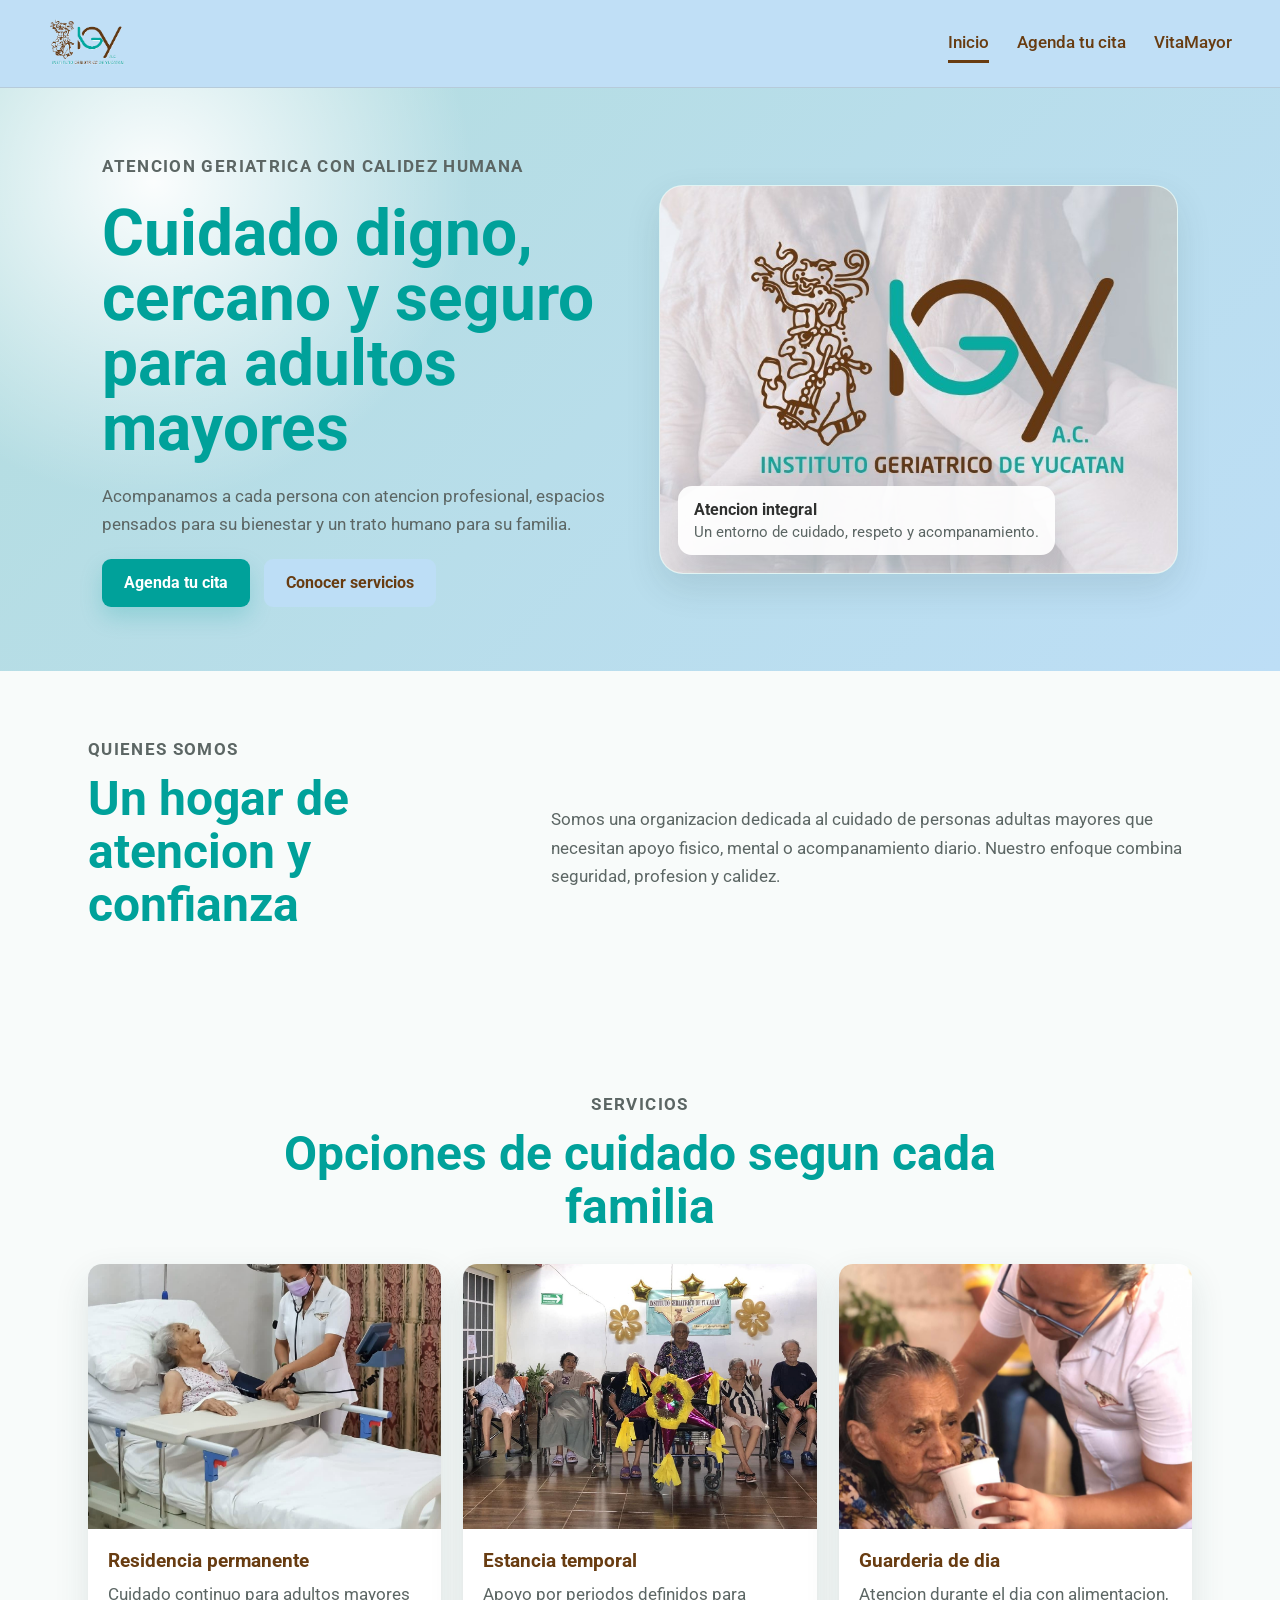
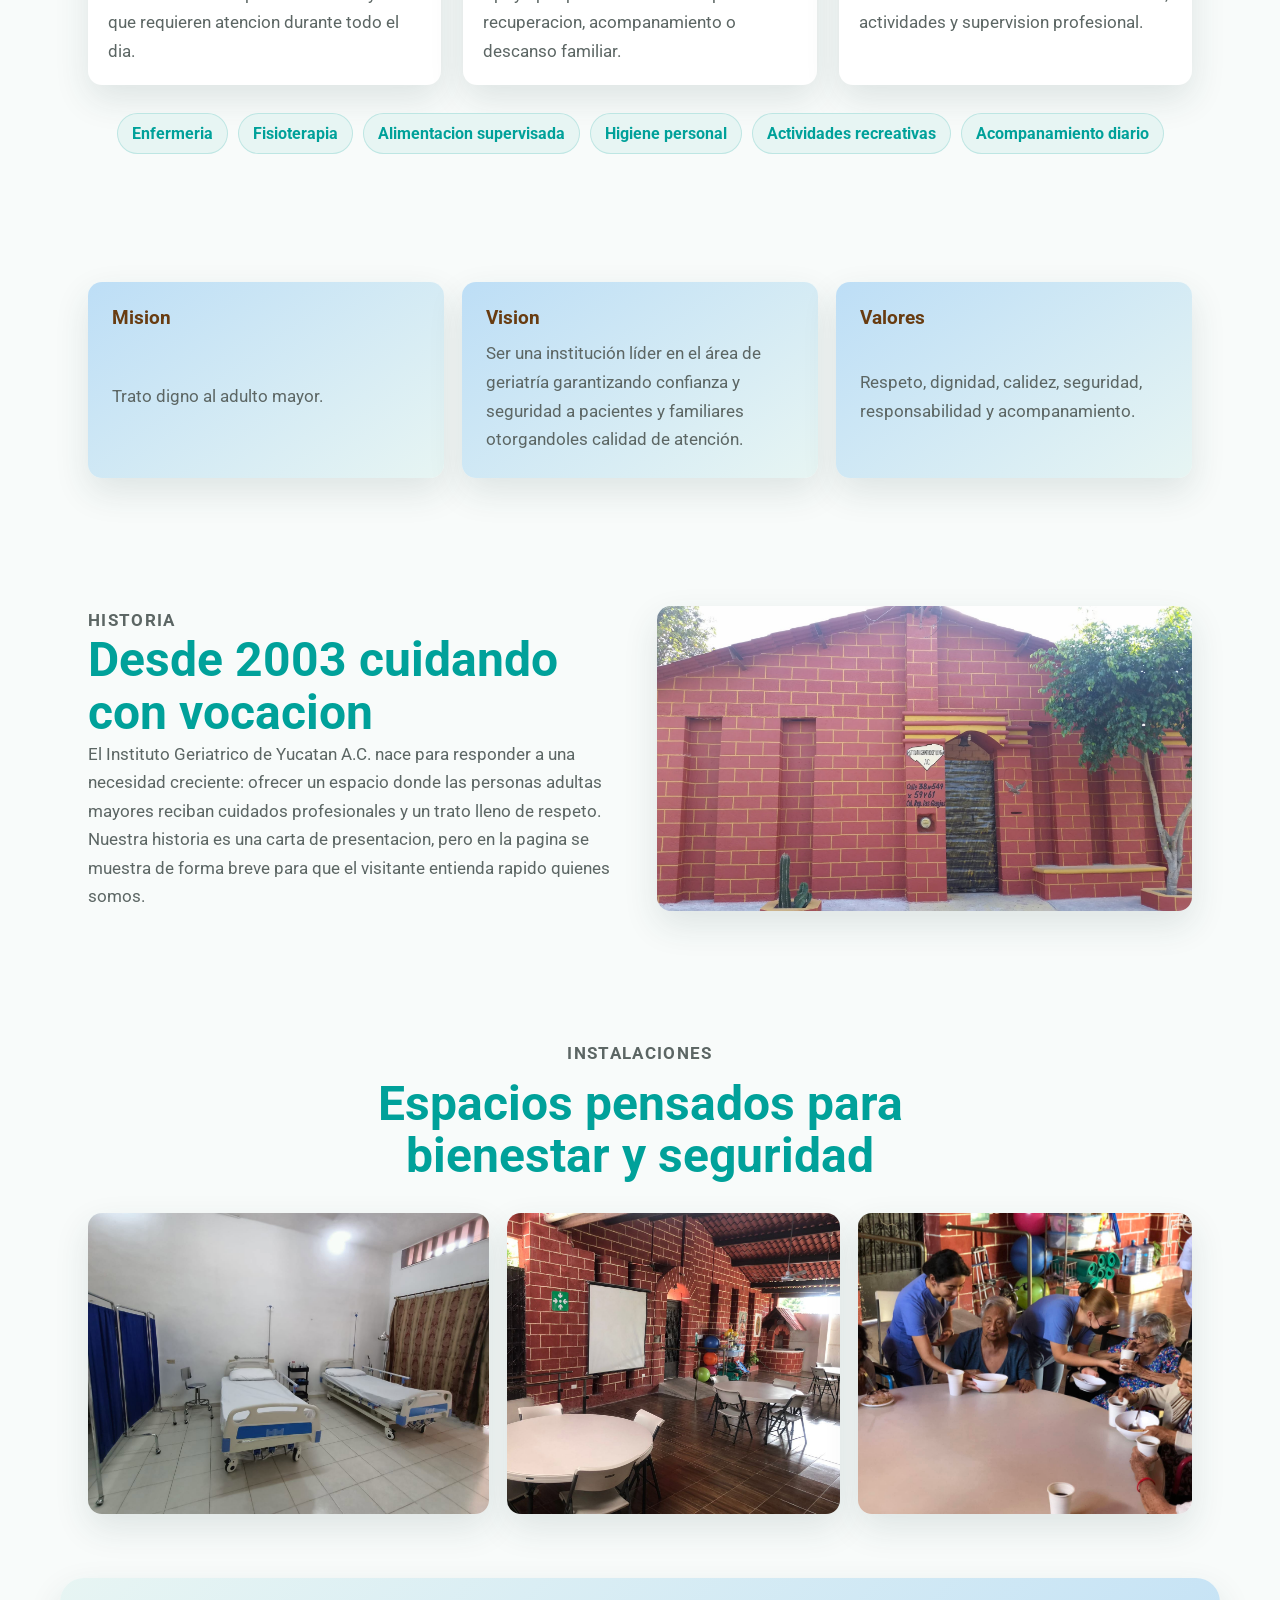
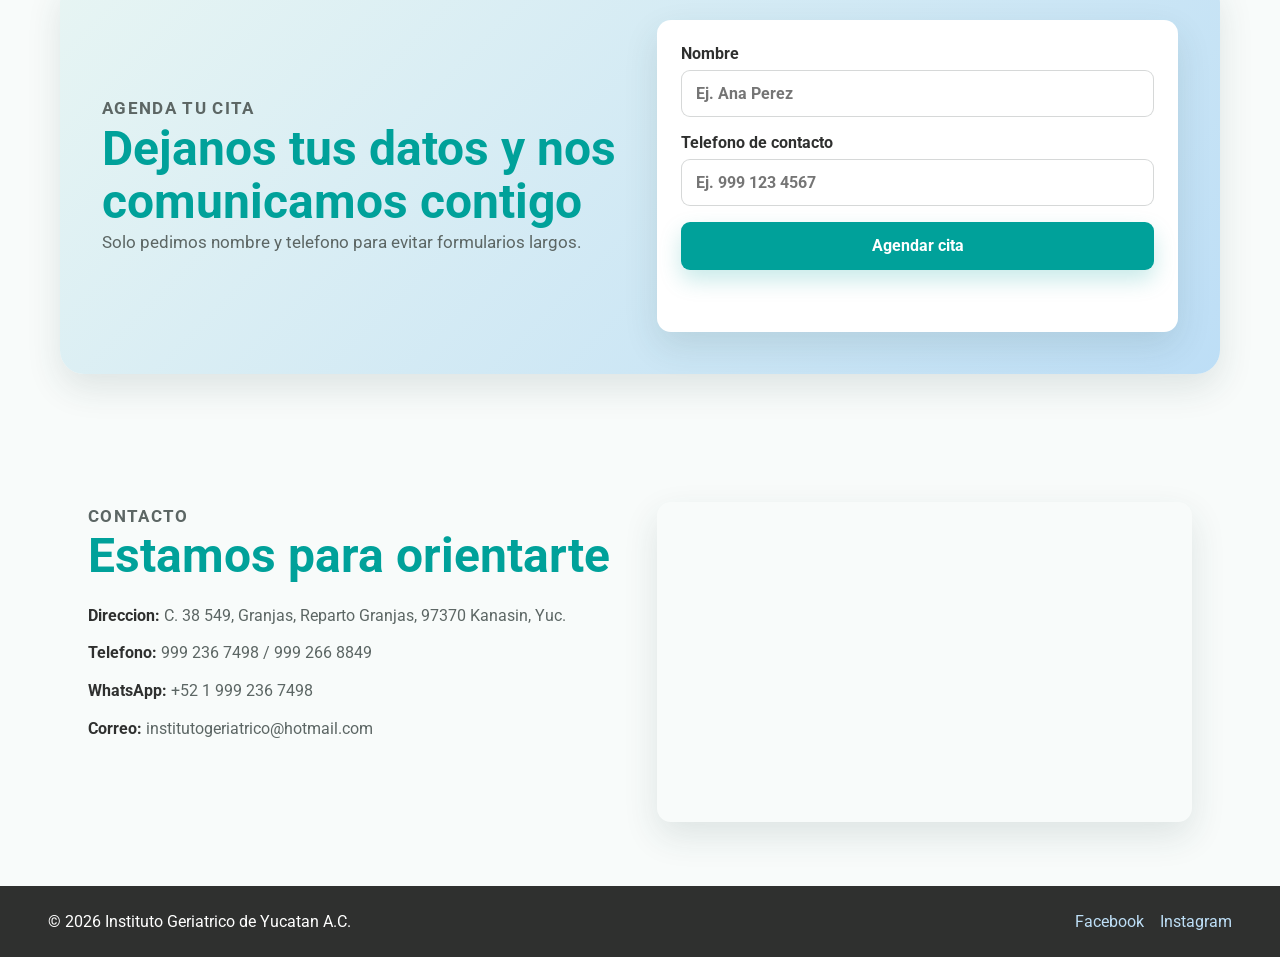
==== index.html @ 47db1faa "Add files via upload" ====
<!DOCTYPE html>
<html lang="es">

<head>
    <meta charset="UTF-8">
    <meta name="viewport" content="width=device-width, initial-scale=1.0">
    <title>Instituto Geriatrico de Yucatan - Inicio</title>
    <link rel="stylesheet" href="css/styles.css">
</head>

<body>
    <!-- HEADER: navegacion principal del sitio institucional -->
    <header class="site-header">
        <a class="brand" href="index.html" aria-label="Inicio IGY">
            <img src="img/Logos/LogPage.png" alt="Logo Instituto Geriatrico de Yucatan" class="brand-logo">
        </a>

        <nav class="main-nav" aria-label="Navegacion principal">
            <a href="index.html" class="active">Inicio</a>
            <a href="agenda.html">Agenda tu cita</a>
            <a href="https://vitamayor-demo.local" target="_blank" rel="noreferrer">VitaMayor</a>
        </nav>
    </header>

    <main>
        <!-- HERO: primera impresion visual para prospectos -->
        <section class="hero-section" id="inicio">
            <div class="hero-copy">
                <p class="eyebrow">Atencion geriatrica con calidez humana</p>
                <h1>Cuidado digno, cercano y seguro para adultos mayores</h1>
                <p>
                    Acompanamos a cada persona con atencion profesional, espacios pensados para su bienestar
                    y un trato humano para su familia.
                </p>
                <div class="hero-actions">
                    <a class="btn btn-primary" href="agenda.html">Agenda tu cita</a>
                    <a class="btn btn-secondary" href="#servicios">Conocer servicios</a>
                </div>
            </div>

            <div class="hero-media" aria-label="Galeria principal IGY">
                <img src="img/Logos/LogoManitas.jpg" alt="Equipo del Instituto Geriatrico de Yucatan"
                    class="hero-photo">
                <div class="hero-media-caption">
                    <strong>Atencion integral</strong>
                    <span>Un entorno de cuidado, respeto y acompanamiento.</span>
                </div>
            </div>
        </section>

        <!-- QUIENES SOMOS: resumen rapido de presentacion -->
        <section class="section-block intro-grid">
            <div class="section-heading">
                <p class="eyebrow">Quienes somos</p>
                <h2>Un hogar de atencion y confianza</h2>
            </div>
            <p>
                Somos una organizacion dedicada al cuidado de personas adultas mayores que necesitan apoyo
                fisico, mental o acompanamiento diario. Nuestro enfoque combina seguridad, profesion y calidez.
            </p>
        </section>

        <!-- SERVICIOS: tarjetas sintetizadas y faciles de leer -->
        <section class="section-block" id="servicios">
            <div class="section-heading center">
                <p class="eyebrow">Servicios</p>
                <h2>Opciones de cuidado segun cada familia</h2>
            </div>

            <div class="service-grid">
                <article class="service-card">
                    <img src="img/Img_nosotros/ServiciosF1.jpg" alt="Residencia permanente">
                    <div>
                        <h3>Residencia permanente</h3>
                        <p>Cuidado continuo para adultos mayores que requieren atencion durante todo el dia.</p>
                    </div>
                </article>
                <article class="service-card">
                    <img src="img/Img_nosotros/ServiciosF2.jpg" alt="Estancia temporal">
                    <div>
                        <h3>Estancia temporal</h3>
                        <p>Apoyo por periodos definidos para recuperacion, acompanamiento o descanso familiar.</p>
                    </div>
                </article>
                <article class="service-card">
                    <img src="img/Img_nosotros/ServiciosF3.jpg" alt="Actividades y convivencia">
                    <div>
                        <h3>Guarderia de dia</h3>
                        <p>Atencion durante el dia con alimentacion, actividades y supervision profesional.</p>
                    </div>
                </article>
            </div>

            <div class="care-list">
                <span>Enfermeria</span>
                <span>Fisioterapia</span>
                <span>Alimentacion supervisada</span>
                <span>Higiene personal</span>
                <span>Actividades recreativas</span>
                <span>Acompanamiento diario</span>
            </div>
        </section>

        <!-- MISION VISION VALORES: identidad institucional resumida -->
        <section class="section-block identity-band">
            <article>
                <h3>Mision</h3>
                <p>Trato digno al adulto mayor.</p>
            </article>
            <article>
                <h3>Vision</h3>
                <p>Ser una institución líder en el área de geriatría garantizando confianza y seguridad a pacientes y
                    familiares otorgandoles calidad de atención.</p>
            </article>
            <article>
                <h3>Valores</h3>
                <p>Respeto, dignidad, calidez, seguridad, responsabilidad y acompanamiento.</p>
            </article>
        </section>

        <!-- HISTORIA: version corta para no saturar al prospecto -->
        <section class="section-block story-section">
            <div>
                <p class="eyebrow">Historia</p>
                <h2>Desde 2003 cuidando con vocacion</h2>
                <p>
                    El Instituto Geriatrico de Yucatan A.C. nace para responder a una necesidad creciente:
                    ofrecer un espacio donde las personas adultas mayores reciban cuidados profesionales y un trato
                    lleno de respeto.
                </p>
                <p>
                    Nuestra historia es una carta de presentacion, pero en la pagina se muestra de forma breve para
                    que el visitante entienda rapido quienes somos.
                </p>
            </div>
            <img src="img/Img_nosotros/HistoriaF.jpg" alt="Historia del Instituto Geriatrico de Yucatan">
        </section>

        <!-- INSTALACIONES: galeria visual para generar confianza -->
        <section class="section-block" id="instalaciones">
            <div class="section-heading center">
                <p class="eyebrow">Instalaciones</p>
                <h2>Espacios pensados para bienestar y seguridad</h2>
            </div>
            <div class="gallery-grid">
                <img src="img/Img_nosotros/InstalacionesF1.jpg" alt="Instalaciones IGY 1">
                <img src="img/Img_nosotros/InstalacionesF2.jpg" alt="Instalaciones IGY 2">
                <img src="img/Img_nosotros/InstalacionesF3.jpg" alt="Instalaciones IGY 3">
            </div>
        </section>

        <!-- AGENDA CTA: llamada simple a contacto -->
        <section class="section-block agenda-preview" id="agenda">
            <div>
                <p class="eyebrow">Agenda tu cita</p>
                <h2>Dejanos tus datos y nos comunicamos contigo</h2>
                <p>Solo pedimos nombre y telefono para evitar formularios largos.</p>
            </div>
            <form class="appointment-form" data-form-location="inicio">
                <label>
                    Nombre
                    <input type="text" name="nombre" placeholder="Ej. Ana Perez" required>
                </label>
                <label>
                    Telefono de contacto
                    <input type="tel" name="telefono" placeholder="Ej. 999 123 4567" required>
                </label>
                <button class="btn btn-primary" type="submit">Agendar cita</button>
                <p class="form-message" role="status" aria-live="polite"></p>
            </form>
        </section>

        <!-- CONTACTO: informacion directa y mapa -->
        <section class="section-block contact-section" id="contacto">
            <div>
                <p class="eyebrow">Contacto</p>
                <h2>Estamos para orientarte</h2>
                <ul class="contact-list">
                    <li><strong>Direccion:</strong> C. 38 549, Granjas, Reparto Granjas, 97370 Kanasin, Yuc.</li>
                    <li><strong>Telefono:</strong> 999 236 7498 / 999 266 8849</li>
                    <li><strong>WhatsApp:</strong> +52 1 999 236 7498</li>
                    <li><strong>Correo:</strong> institutogeriatrico@hotmail.com</li>
                </ul>
            </div>
            <iframe
                src="https://www.google.com/maps/embed?pb=!1m18!1m12!1m3!1d931.6088837928618!2d-89.58151686105381!3d20.93501766179136!2m3!1f0!2f0!3f0!3m2!1i1024!2i768!4f13.1!3m3!1m2!1s0x8f567170df1d7885%3A0xb71ae425118a8282!2sINSTITUTO%20GERI%C3%81TRICO%20DE%20YUCAT%C3%81N!5e0!3m2!1ses-419!2smx!4v1783742153427!5m2!1ses-419!2smx"
                title="Mapa Instituto Geriatrico de Yucatan" loading="lazy"
                referrerpolicy="strict-origin-when-cross-origin"></iframe>
        </section>
    </main>

    <!-- FOOTER: cierre institucional -->
    <footer class="site-footer">
        <p>&copy; 2026 Instituto Geriatrico de Yucatan A.C.</p>
        <div class="footer-links">
            <a href="https://www.facebook.com/profile.php?id=100068238551197" target="_blank"
                rel="noreferrer">Facebook</a>
            <a href="https://www.instagram.com/instituto_geriatrico_igy/" target="_blank" rel="noreferrer">Instagram</a>
        </div>
    </footer>

    <script src="js/main.js"></script>
</body>

</html>
---- css/styles.css ----
/* ==========================================================================
   BASE VISUAL
   Variables principales de marca y reset general del sitio.
   ========================================================================== */
@import url('https://fonts.googleapis.com/css2?family=Outfit:wght@400;500;700&family=Roboto:wght@400;500;700&display=swap');

:root {
  --primary-teal: #00A19A;
  --primary-brown: #683C11;
  --secondary-light-blue: #BDDEF6;
  --secondary-mint: #B3DDDE;
  --soft-cream: #F8FBFA;
  --soft-green: #E7F5F3;
  --text-dark: #2F302F;
  --text-muted: #5C6664;
  --bg-white: #FFFFFF;
  --shadow-soft: 0 14px 35px rgba(31, 67, 65, 0.12);
  --radius: 14px;
}

* {
  box-sizing: border-box;
  margin: 0;
  padding: 0;
}

html {
  scroll-behavior: smooth;
}

body {
  background: var(--soft-cream);
  color: var(--text-dark);
  font-family: 'Neo Sans Pro', 'Roboto', 'Outfit', sans-serif;
}

img {
  display: block;
  max-width: 100%;
}

a {
  color: inherit;
}

/* ==========================================================================
   HEADER
   Navegacion simple: Inicio, Agenda tu cita y enlace externo VitaMayor.
   ========================================================================== */
.site-header {
  align-items: center;
  background: rgba(189, 222, 246, 0.94);
  border-bottom: 1px solid rgba(104, 60, 17, 0.12);
  display: flex;
  justify-content: space-between;
  min-height: 88px;
  padding: 12px 48px;
  position: sticky;
  top: 0;
  z-index: 20;
}

.brand {
  align-items: center;
  display: inline-flex;
  text-decoration: none;
}

.brand-logo {
  height: 62px;
  object-fit: contain;
  width: auto;
}

.main-nav {
  align-items: center;
  display: flex;
  gap: 28px;
}

.main-nav a {
  border-bottom: 3px solid transparent;
  color: var(--primary-brown);
  font-size: 1.05rem;
  font-weight: 500;
  padding: 8px 0;
  text-decoration: none;
}

.main-nav a:hover,
.main-nav a.active {
  border-bottom-color: var(--primary-brown);
}

/* ==========================================================================
   BOTONES Y ETIQUETAS
   Acciones principales y textos pequenos de seccion.
   ========================================================================== */
.btn {
  align-items: center;
  border: 0;
  border-radius: 9px;
  cursor: pointer;
  display: inline-flex;
  font: inherit;
  font-weight: 700;
  justify-content: center;
  min-height: 48px;
  padding: 13px 22px;
  text-decoration: none;
  transition: transform 0.18s ease, filter 0.18s ease, box-shadow 0.18s ease;
}

.btn:hover {
  filter: brightness(0.96);
  transform: translateY(-2px);
}

.btn:disabled {
  cursor: not-allowed;
  opacity: 0.7;
  transform: none;
}

.btn-primary {
  background: var(--primary-teal);
  box-shadow: 0 10px 22px rgba(0, 161, 154, 0.22);
  color: var(--bg-white);
}

.btn-secondary {
  background: var(--secondary-light-blue);
  color: var(--primary-brown);
}

.eyebrow {
  color: var(--primary-brown);
  font-size: 0.82rem;
  font-weight: 700;
  letter-spacing: 0.08em;
  text-transform: uppercase;
}

/* ==========================================================================
   HERO
   Primera impresion de la pagina: mensaje corto + imagen grande.
   ========================================================================== */
.hero-section {
  align-items: center;
  background:
    radial-gradient(circle at 12% 16%, rgba(255, 255, 255, 0.95), transparent 26%),
    linear-gradient(135deg, var(--secondary-mint), var(--secondary-light-blue));
  display: grid;
  gap: 38px;
  grid-template-columns: 1fr 1fr;
  min-height: 560px;
  padding: 64px max(34px, 8vw);
}

.hero-copy {
  display: grid;
  gap: 20px;
  max-width: 590px;
}

.hero-copy h1,
.agenda-copy h1 {
  color: var(--primary-teal);
  font-size: clamp(2.15rem, 5vw, 4.4rem);
  line-height: 1.02;
}

.hero-copy p,
.agenda-copy p,
.section-block p {
  color: var(--text-muted);
  font-size: 1.05rem;
  line-height: 1.7;
}

.hero-actions {
  display: flex;
  flex-wrap: wrap;
  gap: 14px;
}

.hero-media {
  background: var(--bg-white);
  border: 1px solid rgba(0, 161, 154, 0.12);
  border-radius: 24px;
  box-shadow: var(--shadow-soft);
  overflow: hidden;
  position: relative;
}

.hero-photo {
  aspect-ratio: 4 / 3;
  height: 100%;
  object-fit: cover;
  width: 100%;
}

.hero-media-caption {
  background: rgba(255, 255, 255, 0.92);
  border-radius: 14px;
  bottom: 18px;
  box-shadow: var(--shadow-soft);
  display: grid;
  gap: 4px;
  left: 18px;
  max-width: calc(100% - 36px);
  padding: 14px 16px;
  position: absolute;
}

.hero-media-caption span {
  color: var(--text-muted);
  font-size: 0.92rem;
}

/* ==========================================================================
   SECCIONES DE CONTENIDO
   Bloques sintetizados: quien somos, servicios, historia, instalaciones.
   ========================================================================== */
.section-block {
  margin: 0 auto;
  max-width: 1160px;
  padding: 64px 28px;
}

.section-heading {
  display: grid;
  gap: 10px;
  margin-bottom: 30px;
}

.section-heading.center {
  margin-left: auto;
  margin-right: auto;
  max-width: 720px;
  text-align: center;
}

.section-heading h2,
.story-section h2,
.agenda-preview h2,
.contact-section h2 {
  color: var(--primary-teal);
  font-size: clamp(1.85rem, 4vw, 3rem);
  line-height: 1.1;
}

.intro-grid {
  align-items: center;
  display: grid;
  gap: 36px;
  grid-template-columns: 0.8fr 1.2fr;
}

.service-grid {
  display: grid;
  gap: 22px;
  grid-template-columns: repeat(3, 1fr);
}

.service-card {
  background: var(--bg-white);
  border-radius: var(--radius);
  box-shadow: var(--shadow-soft);
  overflow: hidden;
}

.service-card img {
  aspect-ratio: 4 / 3;
  object-fit: cover;
  width: 100%;
}

.service-card div {
  display: grid;
  gap: 8px;
  padding: 20px;
}

.service-card h3,
.identity-band h3 {
  color: var(--primary-brown);
  font-size: 1.18rem;
}

.care-list {
  display: flex;
  flex-wrap: wrap;
  gap: 10px;
  justify-content: center;
  margin-top: 28px;
}

.care-list span {
  background: var(--soft-green);
  border: 1px solid rgba(0, 161, 154, 0.18);
  border-radius: 999px;
  color: var(--primary-teal);
  font-weight: 700;
  padding: 10px 14px;
}

.identity-band {
  display: grid;
  gap: 18px;
  grid-template-columns: repeat(3, 1fr);
}

.identity-band article {
  background: linear-gradient(145deg, var(--secondary-light-blue), var(--soft-green));
  border-radius: var(--radius);
  box-shadow: var(--shadow-soft);
  display: grid;
  gap: 10px;
  padding: 24px;
}

.story-section,
.contact-section,
.agenda-preview {
  align-items: center;
  display: grid;
  gap: 34px;
  grid-template-columns: 1fr 1fr;
}

.story-section img,
.gallery-grid img {
  border-radius: var(--radius);
  box-shadow: var(--shadow-soft);
  height: 100%;
  object-fit: cover;
  width: 100%;
}

.gallery-grid {
  display: grid;
  gap: 18px;
  grid-template-columns: 1.2fr 1fr 1fr;
}

.gallery-grid img {
  aspect-ratio: 4 / 3;
}

/* ==========================================================================
   AGENDA SIMPLE
   Formulario corto para prospectos. El backend recibe nombre y telefono.
   ========================================================================== */
.agenda-preview {
  background: linear-gradient(135deg, var(--soft-green), var(--secondary-light-blue));
  border-radius: 24px;
  box-shadow: var(--shadow-soft);
  margin-bottom: 64px;
  padding: 42px;
}

.appointment-form,
.appointment-card {
  background: var(--bg-white);
  border-radius: var(--radius);
  box-shadow: var(--shadow-soft);
  display: grid;
  gap: 16px;
  padding: 24px;
}

.appointment-form label {
  color: var(--text-dark);
  display: grid;
  font-weight: 700;
  gap: 7px;
}

.appointment-form input {
  border: 1.5px solid rgba(92, 102, 100, 0.25);
  border-radius: 9px;
  color: var(--text-dark);
  font: inherit;
  padding: 13px 14px;
}

.appointment-form input:focus {
  border-color: var(--primary-teal);
  box-shadow: 0 0 0 3px rgba(0, 161, 154, 0.14);
  outline: none;
}

.form-message {
  color: var(--text-muted);
  font-weight: 700;
  min-height: 22px;
}

.form-message.success {
  color: var(--primary-teal);
}

.form-message.error {
  color: #B91C1C;
}

.form-message.loading {
  color: var(--primary-brown);
}

.agenda-page {
  background:
    radial-gradient(circle at 80% 10%, rgba(189, 222, 246, 0.9), transparent 28%),
    linear-gradient(135deg, var(--secondary-mint), var(--soft-cream));
  min-height: calc(100vh - 88px);
  padding: 70px max(26px, 8vw);
}

.agenda-hero {
  align-items: center;
  display: grid;
  gap: 42px;
  grid-template-columns: 1fr 0.9fr;
  margin: 0 auto;
  max-width: 1080px;
}

.agenda-copy {
  display: grid;
  gap: 18px;
}

/* ==========================================================================
   CONTACTO Y FOOTER
   Cierre de confianza con datos reales y mapa.
   ========================================================================== */
.contact-section {
  align-items: stretch;
}

.contact-list {
  color: var(--text-muted);
  display: grid;
  gap: 12px;
  line-height: 1.6;
  list-style: none;
  margin-top: 20px;
}

.contact-list strong {
  color: var(--text-dark);
}

.contact-section iframe {
  border: 0;
  border-radius: var(--radius);
  box-shadow: var(--shadow-soft);
  min-height: 320px;
  width: 100%;
}

.site-footer {
  align-items: center;
  background: var(--text-dark);
  color: var(--bg-white);
  display: flex;
  justify-content: space-between;
  padding: 26px 48px;
}

.footer-links {
  display: flex;
  gap: 16px;
}

.footer-links a {
  color: var(--secondary-light-blue);
  text-decoration: none;
}

.redirect-page {
  display: grid;
  gap: 14px;
  margin: 80px auto;
  max-width: 640px;
  padding: 24px;
}

/* ==========================================================================
   RESPONSIVE
   Ajustes para tablet y movil.
   ========================================================================== */
@media (max-width: 860px) {
  .site-header {
    align-items: flex-start;
    flex-direction: column;
    gap: 12px;
    padding: 14px 24px;
    position: static;
  }

  .main-nav {
    flex-wrap: wrap;
    gap: 18px;
  }

  .hero-section,
  .intro-grid,
  .story-section,
  .contact-section,
  .agenda-preview,
  .agenda-hero {
    grid-template-columns: 1fr;
  }

  .service-grid,
  .identity-band,
  .gallery-grid {
    grid-template-columns: 1fr;
  }

  .hero-section {
    padding: 44px 22px;
  }

  .section-block {
    padding: 44px 22px;
  }

  .agenda-preview {
    border-radius: 0;
    margin-bottom: 0;
  }

  .site-footer {
    align-items: flex-start;
    flex-direction: column;
    gap: 14px;
    padding: 26px 24px;
  }
}
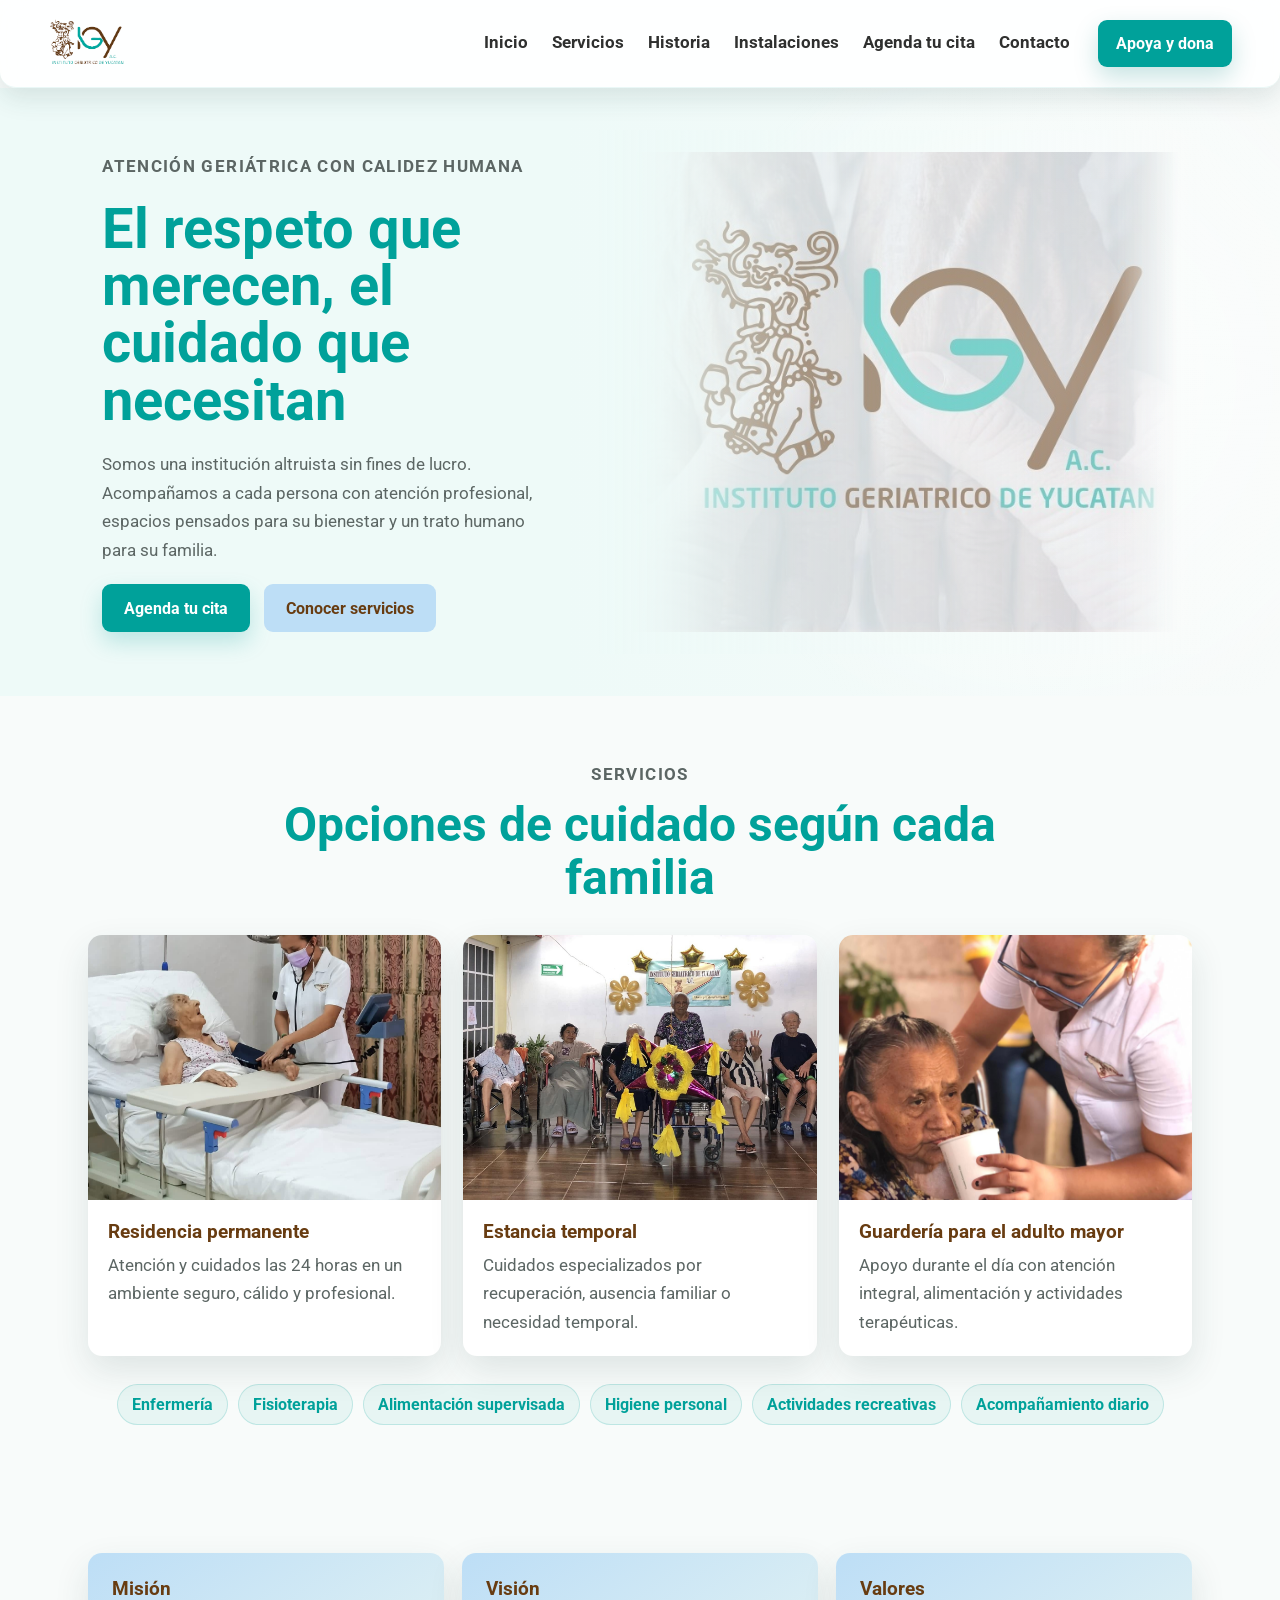
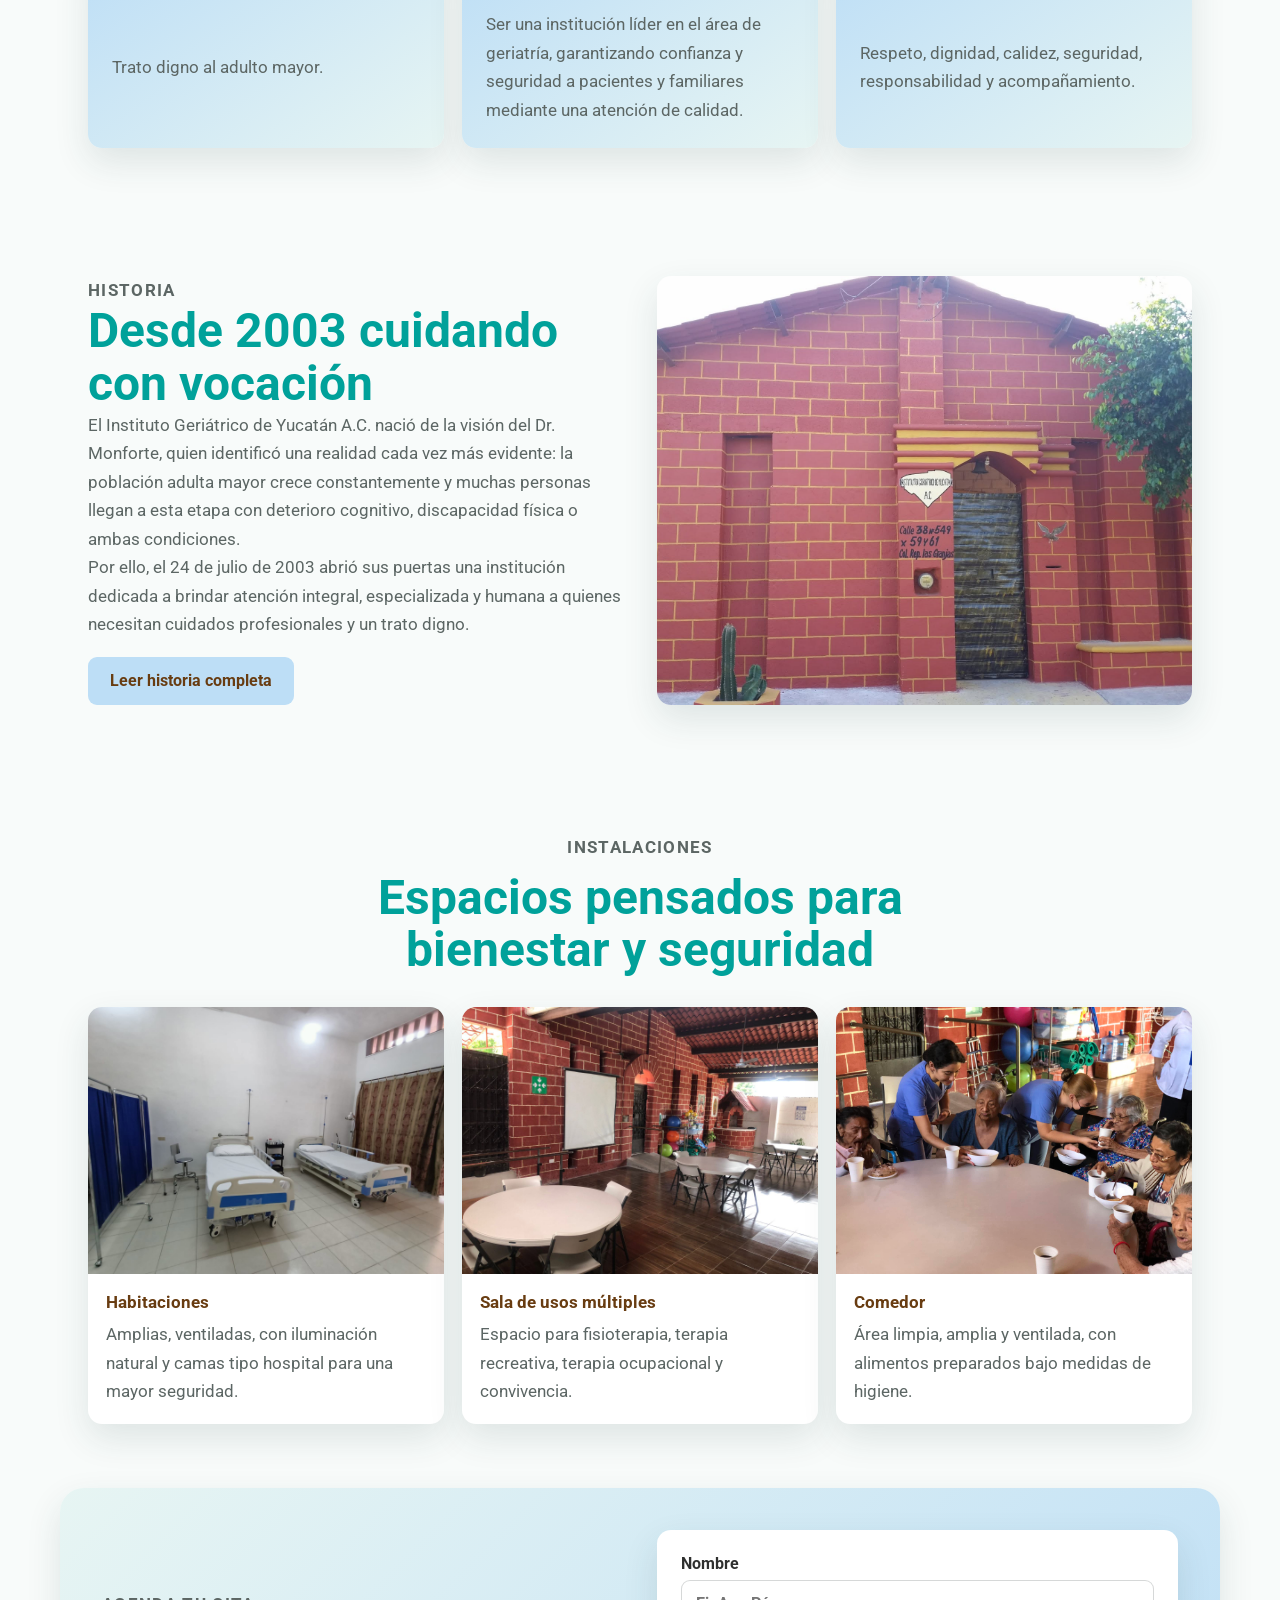
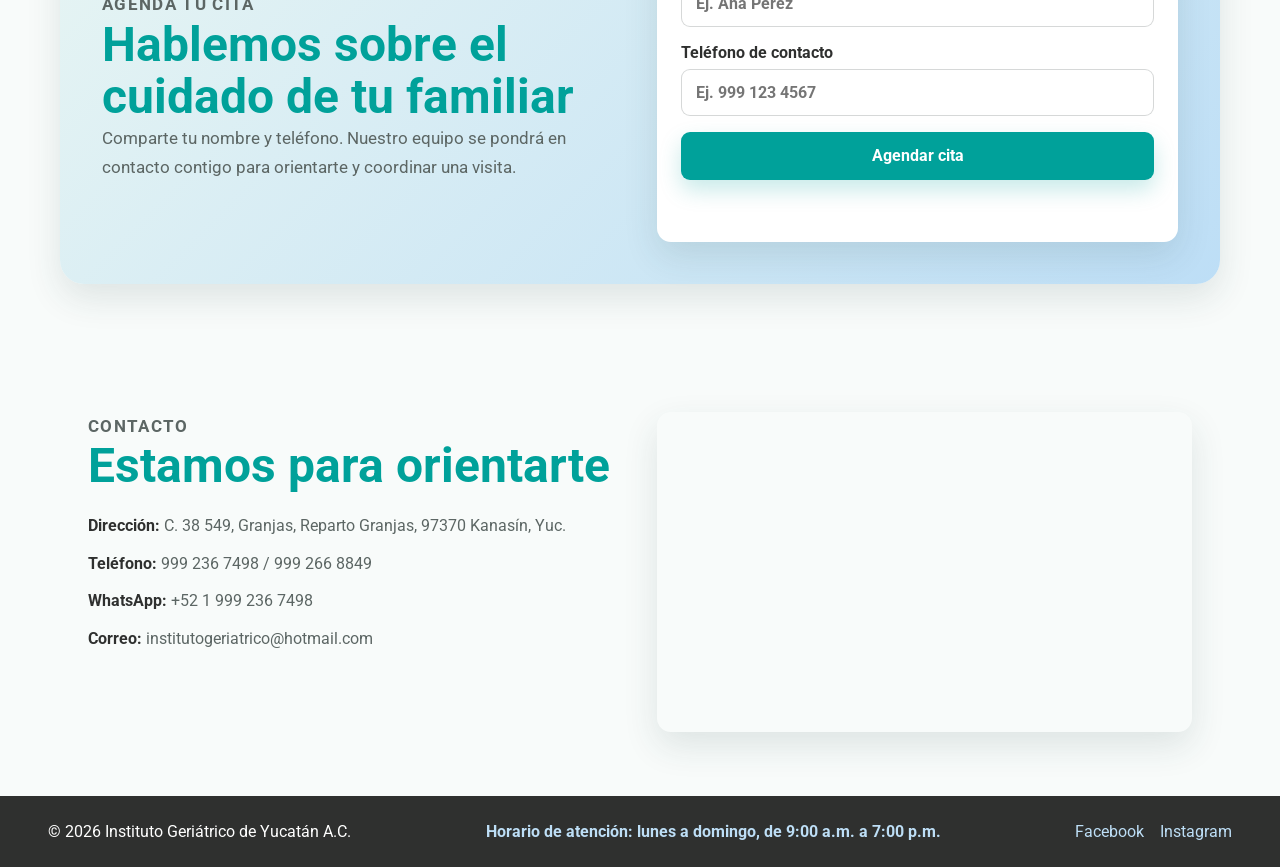
==== commit 89095bf6: "Add files via upload" ====
--- a/index.html
+++ b/index.html
@@ -1,70 +1,58 @@
 <!DOCTYPE html>
-<html lang="es">
+<html lang="es-MX">
 
 <head>
     <meta charset="UTF-8">
     <meta name="viewport" content="width=device-width, initial-scale=1.0">
-    <title>Instituto Geriatrico de Yucatan - Inicio</title>
+    <title>Instituto Geriátrico de Yucatán - Inicio</title>
     <link rel="stylesheet" href="css/styles.css">
 </head>
 
 <body>
-    <!-- HEADER: navegacion principal del sitio institucional -->
+    <!-- HEADER: navegación principal del sitio institucional -->
     <header class="site-header">
         <a class="brand" href="index.html" aria-label="Inicio IGY">
-            <img src="img/Logos/LogPage.png" alt="Logo Instituto Geriatrico de Yucatan" class="brand-logo">
+            <img src="img/Logos/LogPage.png" alt="Logo Instituto Geriátrico de Yucatán" class="brand-logo">
         </a>
 
-        <nav class="main-nav" aria-label="Navegacion principal">
-            <a href="index.html" class="active">Inicio</a>
-            <a href="agenda.html">Agenda tu cita</a>
-            <a href="https://vitamayor-demo.local" target="_blank" rel="noreferrer">VitaMayor</a>
+        <nav class="main-nav" aria-label="Navegación principal">
+            <a href="#inicio">Inicio</a>
+            <a href="#servicios">Servicios</a>
+            <a href="#historia">Historia</a>
+            <a href="#instalaciones">Instalaciones</a>
+            <a href="#agenda">Agenda tu cita</a>
+            <a href="#contacto">Contacto</a>
         </nav>
+        <a class="donation-button"
+            href="https://regalove.fundacionbepensa.org/asociaci%C3%B3n/instituto-geriatrico-de-yucatan/"
+            target="_blank" rel="noreferrer">Apoya y dona</a>
     </header>
 
     <main>
-        <!-- HERO: primera impresion visual para prospectos -->
+        <!-- HERO: primera impresión visual para prospectos -->
         <section class="hero-section" id="inicio">
             <div class="hero-copy">
-                <p class="eyebrow">Atencion geriatrica con calidez humana</p>
-                <h1>Cuidado digno, cercano y seguro para adultos mayores</h1>
+                <p class="eyebrow">Atención geriátrica con calidez humana</p>
+                <h1>El respeto que merecen, el cuidado que necesitan</h1>
                 <p>
-                    Acompanamos a cada persona con atencion profesional, espacios pensados para su bienestar
-                    y un trato humano para su familia.
+                    Somos una institución altruista sin fines de lucro. Acompañamos a cada persona con atención
+                    profesional, espacios pensados para su bienestar y un trato humano para su familia.
                 </p>
                 <div class="hero-actions">
-                    <a class="btn btn-primary" href="agenda.html">Agenda tu cita</a>
+                    <a class="btn btn-primary" href="#agenda">Agenda tu cita</a>
                     <a class="btn btn-secondary" href="#servicios">Conocer servicios</a>
                 </div>
             </div>
-
-            <div class="hero-media" aria-label="Galeria principal IGY">
-                <img src="img/Logos/LogoManitas.jpg" alt="Equipo del Instituto Geriatrico de Yucatan"
-                    class="hero-photo">
-                <div class="hero-media-caption">
-                    <strong>Atencion integral</strong>
-                    <span>Un entorno de cuidado, respeto y acompanamiento.</span>
-                </div>
-            </div>
-        </section>
-
-        <!-- QUIENES SOMOS: resumen rapido de presentacion -->
-        <section class="section-block intro-grid">
-            <div class="section-heading">
-                <p class="eyebrow">Quienes somos</p>
-                <h2>Un hogar de atencion y confianza</h2>
-            </div>
-            <p>
-                Somos una organizacion dedicada al cuidado de personas adultas mayores que necesitan apoyo
-                fisico, mental o acompanamiento diario. Nuestro enfoque combina seguridad, profesion y calidez.
-            </p>
-        </section>
-
-        <!-- SERVICIOS: tarjetas sintetizadas y faciles de leer -->
+            <div class="hero-media" aria-hidden="true">
+                <img src="img/Logos/LogoManitas.jpg" alt="">
+            </div>
+        </section>
+
+        <!-- SERVICIOS: tarjetas sintetizadas y fáciles de leer -->
         <section class="section-block" id="servicios">
             <div class="section-heading center">
                 <p class="eyebrow">Servicios</p>
-                <h2>Opciones de cuidado segun cada familia</h2>
+                <h2>Opciones de cuidado según cada familia</h2>
             </div>
 
             <div class="service-grid">
@@ -72,80 +60,152 @@
                     <img src="img/Img_nosotros/ServiciosF1.jpg" alt="Residencia permanente">
                     <div>
                         <h3>Residencia permanente</h3>
-                        <p>Cuidado continuo para adultos mayores que requieren atencion durante todo el dia.</p>
+                        <p>Atención y cuidados las 24 horas en un ambiente seguro, cálido y profesional.</p>
                     </div>
                 </article>
                 <article class="service-card">
                     <img src="img/Img_nosotros/ServiciosF2.jpg" alt="Estancia temporal">
                     <div>
                         <h3>Estancia temporal</h3>
-                        <p>Apoyo por periodos definidos para recuperacion, acompanamiento o descanso familiar.</p>
+                        <p>Cuidados especializados por recuperación, ausencia familiar o necesidad temporal.</p>
                     </div>
                 </article>
                 <article class="service-card">
-                    <img src="img/Img_nosotros/ServiciosF3.jpg" alt="Actividades y convivencia">
+                    <img src="img/Img_nosotros/ServiciosF3.jpg" alt="Guardería para personas adultas mayores">
                     <div>
-                        <h3>Guarderia de dia</h3>
-                        <p>Atencion durante el dia con alimentacion, actividades y supervision profesional.</p>
+                        <h3>Guardería para el adulto mayor</h3>
+                        <p>Apoyo durante el día con atención integral, alimentación y actividades terapéuticas.</p>
                     </div>
                 </article>
             </div>
 
             <div class="care-list">
-                <span>Enfermeria</span>
+                <span>Enfermería</span>
                 <span>Fisioterapia</span>
-                <span>Alimentacion supervisada</span>
+                <span>Alimentación supervisada</span>
                 <span>Higiene personal</span>
                 <span>Actividades recreativas</span>
-                <span>Acompanamiento diario</span>
-            </div>
-        </section>
-
-        <!-- MISION VISION VALORES: identidad institucional resumida -->
+                <span>Acompañamiento diario</span>
+            </div>
+        </section>
+
+        <!-- MISIÓN, VISIÓN Y VALORES: identidad institucional resumida -->
         <section class="section-block identity-band">
             <article>
-                <h3>Mision</h3>
+                <h3>Misión</h3>
                 <p>Trato digno al adulto mayor.</p>
             </article>
             <article>
-                <h3>Vision</h3>
-                <p>Ser una institución líder en el área de geriatría garantizando confianza y seguridad a pacientes y
-                    familiares otorgandoles calidad de atención.</p>
+                <h3>Visión</h3>
+                <p>Ser una institución líder en el área de geriatría, garantizando confianza y seguridad a pacientes y
+                    familiares mediante una atención de calidad.</p>
             </article>
             <article>
                 <h3>Valores</h3>
-                <p>Respeto, dignidad, calidez, seguridad, responsabilidad y acompanamiento.</p>
+                <p>Respeto, dignidad, calidez, seguridad, responsabilidad y acompañamiento.</p>
             </article>
         </section>
 
-        <!-- HISTORIA: version corta para no saturar al prospecto -->
-        <section class="section-block story-section">
+        <!-- HISTORIA: resumen visible con lectura completa opcional -->
+        <section class="section-block story-section" id="historia">
             <div>
                 <p class="eyebrow">Historia</p>
-                <h2>Desde 2003 cuidando con vocacion</h2>
+                <h2>Desde 2003 cuidando con vocación</h2>
                 <p>
-                    El Instituto Geriatrico de Yucatan A.C. nace para responder a una necesidad creciente:
-                    ofrecer un espacio donde las personas adultas mayores reciban cuidados profesionales y un trato
-                    lleno de respeto.
+                    El Instituto Geriátrico de Yucatán A.C. nació de la visión del Dr. Monforte, quien identificó una
+                    realidad cada vez más evidente: la población adulta mayor crece constantemente y muchas personas
+                    llegan a esta etapa con deterioro cognitivo, discapacidad física o ambas condiciones.
                 </p>
                 <p>
-                    Nuestra historia es una carta de presentacion, pero en la pagina se muestra de forma breve para
-                    que el visitante entienda rapido quienes somos.
+                    Por ello, el 24 de julio de 2003 abrió sus puertas una institución dedicada a brindar atención
+                    integral, especializada y humana a quienes necesitan cuidados profesionales y un trato digno.
                 </p>
-            </div>
-            <img src="img/Img_nosotros/HistoriaF.jpg" alt="Historia del Instituto Geriatrico de Yucatan">
-        </section>
-
-        <!-- INSTALACIONES: galeria visual para generar confianza -->
+
+                <button class="btn btn-secondary story-open" type="button" data-open-story>
+                    Leer historia completa
+                </button>
+            </div>
+            <img src="img/Img_nosotros/HistoriaF.jpg" alt="Historia del Instituto Geriátrico de Yucatán">
+        </section>
+
+        <div class="story-modal" data-story-modal hidden>
+            <button class="story-modal-backdrop" type="button" data-close-story aria-label="Cerrar historia"></button>
+            <section class="story-modal-panel" role="dialog" aria-modal="true" aria-labelledby="story-modal-title">
+                <div class="story-modal-media">
+                    <img src="img/Img_nosotros/HistoriaF.jpg" alt="Historia del Instituto Geriátrico de Yucatán">
+                </div>
+                <div class="story-modal-content">
+                    <button class="story-back" type="button" data-close-story>&larr; Regresar</button>
+                    <p class="eyebrow">Historia completa</p>
+                    <h2 id="story-modal-title">El origen del Instituto Geriátrico de Yucatán A.C.</h2>
+                    <div class="story-modal-text">
+                        <p>
+                            El Instituto Geriátrico de Yucatán A.C. nació de la visión del Dr. Monforte, quien, al
+                            analizar los cambios demográficos de nuestra sociedad, identificó una realidad que hoy es
+                            cada vez más evidente: la población de personas adultas mayores crece de manera constante y,
+                            con ello, aumenta también el número de quienes llegan a esta etapa de la vida con algún
+                            grado de deterioro cognitivo, discapacidad física o ambas condiciones.
+                        </p>
+                        <p>
+                            Consciente de esta necesidad y del compromiso que la sociedad tiene con sus personas
+                            mayores, decidió fundar una institución dedicada a brindar atención integral, especializada
+                            y, sobre todo, humana a quienes se encuentran en situación de vulnerabilidad.
+                        </p>
+                        <p>
+                            Fue así como el 24 de julio de 2003, el Instituto Geriátrico de Yucatán A.C. abrió sus
+                            puertas por primera vez, con el propósito de ofrecer un hogar donde las personas adultas
+                            mayores reciban cuidados profesionales, atención médica, rehabilitación, acompañamiento y un
+                            trato digno, respetuoso y lleno de calidez.
+                        </p>
+                        <p>
+                            Desde entonces, nuestra labor se ha guiado por la convicción de que cada persona merece
+                            vivir esta etapa de la vida con seguridad, bienestar y respeto. A través de un equipo
+                            multidisciplinario y de una atención centrada en la persona, trabajamos todos los días para
+                            preservar la calidad de vida, la dignidad y los derechos de quienes forman parte de nuestra
+                            comunidad.
+                        </p>
+                        <p>
+                            Hoy, después de más de dos décadas de servicio, el Instituto Geriátrico de Yucatán A.C.
+                            continúa siendo un referente en la atención geriátrica especializada en Yucatán, manteniendo
+                            vivo el legado de su fundador y renovando cada día su compromiso con las personas adultas
+                            mayores y sus familias.
+                        </p>
+                    </div>
+                </div>
+            </section>
+        </div>
+
+        <!-- INSTALACIONES: galería visual con descripción breve -->
         <section class="section-block" id="instalaciones">
             <div class="section-heading center">
                 <p class="eyebrow">Instalaciones</p>
                 <h2>Espacios pensados para bienestar y seguridad</h2>
             </div>
             <div class="gallery-grid">
-                <img src="img/Img_nosotros/InstalacionesF1.jpg" alt="Instalaciones IGY 1">
-                <img src="img/Img_nosotros/InstalacionesF2.jpg" alt="Instalaciones IGY 2">
-                <img src="img/Img_nosotros/InstalacionesF3.jpg" alt="Instalaciones IGY 3">
+                <figure class="gallery-card">
+                    <img src="img/Img_nosotros/InstalacionesF1.jpg"
+                        alt="Habitaciones del Instituto Geriátrico de Yucatán">
+                    <figcaption>
+                        <h3>Habitaciones</h3>
+                        <p>Amplias, ventiladas, con iluminación natural y camas tipo hospital para una mayor seguridad.
+                        </p>
+                    </figcaption>
+                </figure>
+                <figure class="gallery-card">
+                    <img src="img/Img_nosotros/InstalacionesF2.jpg"
+                        alt="Sala de usos múltiples del Instituto Geriátrico de Yucatán">
+                    <figcaption>
+                        <h3>Sala de usos múltiples</h3>
+                        <p>Espacio para fisioterapia, terapia recreativa, terapia ocupacional y convivencia.</p>
+                    </figcaption>
+                </figure>
+                <figure class="gallery-card">
+                    <img src="img/Img_nosotros/InstalacionesF3.jpg" alt="Comedor del Instituto Geriátrico de Yucatán">
+                    <figcaption>
+                        <h3>Comedor</h3>
+                        <p>Área limpia, amplia y ventilada, con alimentos preparados bajo medidas de higiene.</p>
+                    </figcaption>
+                </figure>
             </div>
         </section>
 
@@ -153,16 +213,17 @@
         <section class="section-block agenda-preview" id="agenda">
             <div>
                 <p class="eyebrow">Agenda tu cita</p>
-                <h2>Dejanos tus datos y nos comunicamos contigo</h2>
-                <p>Solo pedimos nombre y telefono para evitar formularios largos.</p>
+                <h2>Hablemos sobre el cuidado de tu familiar</h2>
+                <p>Comparte tu nombre y teléfono. Nuestro equipo se pondrá en contacto
+                    contigo para orientarte y coordinar una visita.</p>
             </div>
             <form class="appointment-form" data-form-location="inicio">
                 <label>
                     Nombre
-                    <input type="text" name="nombre" placeholder="Ej. Ana Perez" required>
+                    <input type="text" name="nombre" placeholder="Ej. Ana Pérez" required>
                 </label>
                 <label>
-                    Telefono de contacto
+                    Teléfono de contacto
                     <input type="tel" name="telefono" placeholder="Ej. 999 123 4567" required>
                 </label>
                 <button class="btn btn-primary" type="submit">Agendar cita</button>
@@ -170,28 +231,29 @@
             </form>
         </section>
 
-        <!-- CONTACTO: informacion directa y mapa -->
+        <!-- CONTACTO: información directa y mapa -->
         <section class="section-block contact-section" id="contacto">
             <div>
                 <p class="eyebrow">Contacto</p>
                 <h2>Estamos para orientarte</h2>
                 <ul class="contact-list">
-                    <li><strong>Direccion:</strong> C. 38 549, Granjas, Reparto Granjas, 97370 Kanasin, Yuc.</li>
-                    <li><strong>Telefono:</strong> 999 236 7498 / 999 266 8849</li>
+                    <li><strong>Dirección:</strong> C. 38 549, Granjas, Reparto Granjas, 97370 Kanasín, Yuc.</li>
+                    <li><strong>Teléfono:</strong> 999 236 7498 / 999 266 8849</li>
                     <li><strong>WhatsApp:</strong> +52 1 999 236 7498</li>
                     <li><strong>Correo:</strong> institutogeriatrico@hotmail.com</li>
                 </ul>
             </div>
             <iframe
                 src="https://www.google.com/maps/embed?pb=!1m18!1m12!1m3!1d931.6088837928618!2d-89.58151686105381!3d20.93501766179136!2m3!1f0!2f0!3f0!3m2!1i1024!2i768!4f13.1!3m3!1m2!1s0x8f567170df1d7885%3A0xb71ae425118a8282!2sINSTITUTO%20GERI%C3%81TRICO%20DE%20YUCAT%C3%81N!5e0!3m2!1ses-419!2smx!4v1783742153427!5m2!1ses-419!2smx"
-                title="Mapa Instituto Geriatrico de Yucatan" loading="lazy"
+                title="Mapa Instituto Geriátrico de Yucatán" loading="lazy"
                 referrerpolicy="strict-origin-when-cross-origin"></iframe>
         </section>
     </main>
 
     <!-- FOOTER: cierre institucional -->
     <footer class="site-footer">
-        <p>&copy; 2026 Instituto Geriatrico de Yucatan A.C.</p>
+        <p>&copy; 2026 Instituto Geriátrico de Yucatán A.C.</p>
+        <p class="footer-schedule">Horario de atención: lunes a domingo, de 9:00 a.m. a 7:00 p.m.</p>
         <div class="footer-links">
             <a href="https://www.facebook.com/profile.php?id=100068238551197" target="_blank"
                 rel="noreferrer">Facebook</a>
@@ -202,4 +264,4 @@
     <script src="js/main.js"></script>
 </body>
 
-</html>+</html>
--- a/css/styles.css
+++ b/css/styles.css
@@ -28,12 +28,20 @@
   scroll-behavior: smooth;
 }
 
+main section {
+  scroll-margin-top: 108px;
+}
+
 body {
   background: var(--soft-cream);
   color: var(--text-dark);
   font-family: 'Neo Sans Pro', 'Roboto', 'Outfit', sans-serif;
 }
 
+body.modal-open {
+  overflow: hidden;
+}
+
 img {
   display: block;
   max-width: 100%;
@@ -45,13 +53,17 @@
 
 /* ==========================================================================
    HEADER
-   Navegacion simple: Inicio, Agenda tu cita y enlace externo VitaMayor.
+   Navegación simple: Inicio y Agenda tu cita.
    ========================================================================== */
 .site-header {
   align-items: center;
-  background: rgba(189, 222, 246, 0.94);
-  border-bottom: 1px solid rgba(104, 60, 17, 0.12);
+  background: rgba(255, 255, 255, 0.84);
+  border-bottom: 1px solid rgba(0, 161, 154, 0.08);
+  border-radius: 0 0 16px 16px;
+  box-shadow: 0 10px 26px rgba(31, 67, 65, 0.12);
+  backdrop-filter: blur(16px);
   display: flex;
+  gap: 28px;
   justify-content: space-between;
   min-height: 88px;
   padding: 12px 48px;
@@ -75,26 +87,40 @@
 .main-nav {
   align-items: center;
   display: flex;
-  gap: 28px;
+  flex: 1;
+  gap: 24px;
+  justify-content: flex-end;
 }
 
 .main-nav a {
   border-bottom: 3px solid transparent;
-  color: var(--primary-brown);
+  color: var(--text-dark);
   font-size: 1.05rem;
-  font-weight: 500;
+  font-weight: 700;
   padding: 8px 0;
   text-decoration: none;
 }
 
-.main-nav a:hover,
-.main-nav a.active {
-  border-bottom-color: var(--primary-brown);
+.main-nav a:hover {
+  border-bottom-color: var(--primary-teal);
+  color: var(--primary-teal);
+}
+
+.donation-button {
+  background: var(--primary-teal);
+  border-radius: 9px;
+  box-shadow: 0 10px 24px rgba(0, 128, 122, 0.22);
+  color: var(--bg-white);
+  font-weight: 700;
+  min-width: 128px;
+  padding: 14px 18px;
+  text-align: center;
+  text-decoration: none;
 }
 
 /* ==========================================================================
    BOTONES Y ETIQUETAS
-   Acciones principales y textos pequenos de seccion.
+   Acciones principales y textos pequeños de sección.
    ========================================================================== */
 .btn {
   align-items: center;
@@ -143,30 +169,34 @@
 
 /* ==========================================================================
    HERO
-   Primera impresion de la pagina: mensaje corto + imagen grande.
+   Primera impresión de la página: mensaje corto + imagen grande.
    ========================================================================== */
 .hero-section {
   align-items: center;
   background:
-    radial-gradient(circle at 12% 16%, rgba(255, 255, 255, 0.95), transparent 26%),
-    linear-gradient(135deg, var(--secondary-mint), var(--secondary-light-blue));
-  display: grid;
-  gap: 38px;
-  grid-template-columns: 1fr 1fr;
-  min-height: 560px;
+    radial-gradient(circle at 82% 48%, rgba(255, 255, 255, 0.75), transparent 34%),
+    linear-gradient(90deg, #eefaf8 0%, #eefaf8 44%, #f8fbfa 100%);
+  display: grid;
+  gap: clamp(24px, 5vw, 68px);
+  grid-template-columns: minmax(0, 0.9fr) minmax(320px, 1.1fr);
+  min-height: 600px;
   padding: 64px max(34px, 8vw);
+  overflow: hidden;
+  position: relative;
 }
 
 .hero-copy {
   display: grid;
   gap: 20px;
-  max-width: 590px;
+  max-width: 520px;
+  position: relative;
+  z-index: 1;
 }
 
 .hero-copy h1,
 .agenda-copy h1 {
   color: var(--primary-teal);
-  font-size: clamp(2.15rem, 5vw, 4.4rem);
+  font-size: clamp(2.15rem, 4.4vw, 3.95rem);
   line-height: 1.02;
 }
 
@@ -185,42 +215,36 @@
 }
 
 .hero-media {
-  background: var(--bg-white);
-  border: 1px solid rgba(0, 161, 154, 0.12);
-  border-radius: 24px;
-  box-shadow: var(--shadow-soft);
-  overflow: hidden;
+  align-self: stretch;
+  min-height: 420px;
   position: relative;
 }
 
-.hero-photo {
-  aspect-ratio: 4 / 3;
+.hero-media::before {
+  background:
+    linear-gradient(90deg, rgba(238, 250, 248, 0.98), rgba(238, 250, 248, 0.28) 34%, rgba(255, 255, 255, 0.08)),
+    radial-gradient(circle at 78% 45%, rgba(255, 255, 255, 0.16), transparent 42%);
+  content: "";
+  inset: -22px;
+  pointer-events: none;
+  position: absolute;
+  z-index: 1;
+}
+
+.hero-media img {
   height: 100%;
+  min-height: 420px;
   object-fit: cover;
+  object-position: center;
+  opacity: 0.72;
   width: 100%;
-}
-
-.hero-media-caption {
-  background: rgba(255, 255, 255, 0.92);
-  border-radius: 14px;
-  bottom: 18px;
-  box-shadow: var(--shadow-soft);
-  display: grid;
-  gap: 4px;
-  left: 18px;
-  max-width: calc(100% - 36px);
-  padding: 14px 16px;
-  position: absolute;
-}
-
-.hero-media-caption span {
-  color: var(--text-muted);
-  font-size: 0.92rem;
+  -webkit-mask-image: linear-gradient(90deg, transparent 0%, #000 16%, #000 88%, transparent 100%);
+  mask-image: linear-gradient(90deg, transparent 0%, #000 16%, #000 88%, transparent 100%);
 }
 
 /* ==========================================================================
    SECCIONES DE CONTENIDO
-   Bloques sintetizados: quien somos, servicios, historia, instalaciones.
+   Bloques sintetizados: servicios, historia, instalaciones.
    ========================================================================== */
 .section-block {
   margin: 0 auto;
@@ -250,13 +274,6 @@
   line-height: 1.1;
 }
 
-.intro-grid {
-  align-items: center;
-  display: grid;
-  gap: 36px;
-  grid-template-columns: 0.8fr 1.2fr;
-}
-
 .service-grid {
   display: grid;
   gap: 22px;
@@ -329,8 +346,7 @@
   grid-template-columns: 1fr 1fr;
 }
 
-.story-section img,
-.gallery-grid img {
+.story-section img {
   border-radius: var(--radius);
   box-shadow: var(--shadow-soft);
   height: 100%;
@@ -338,19 +354,206 @@
   width: 100%;
 }
 
+.story-open {
+  margin-top: 18px;
+}
+
+.story-modal[hidden] {
+  display: none;
+}
+
+.story-modal {
+  align-items: center;
+  display: grid;
+  inset: 0;
+  padding: clamp(18px, 4vw, 48px);
+  position: fixed;
+  z-index: 100;
+}
+
+.story-modal-backdrop {
+  background: rgba(19, 35, 37, 0.72);
+  border: 0;
+  cursor: pointer;
+  inset: 0;
+  position: absolute;
+}
+
+.story-modal-panel {
+  background: var(--bg-white);
+  border-radius: 24px;
+  box-shadow: 0 24px 80px rgba(0, 0, 0, 0.28);
+  display: grid;
+  grid-template-columns: 0.9fr 1.1fr;
+  margin: 0 auto;
+  max-height: min(86vh, 820px);
+  max-width: 1180px;
+  overflow: hidden;
+  position: relative;
+  width: 100%;
+}
+
+.story-modal-media {
+  animation: storyImageIn 0.42s ease both;
+  background: var(--secondary-mint);
+  min-height: 560px;
+}
+
+.story-modal-media img {
+  height: 100%;
+  object-fit: cover;
+  width: 100%;
+}
+
+.story-modal-content {
+  animation: storyTextIn 0.42s ease 0.08s both;
+  display: grid;
+  gap: 14px;
+  max-height: min(86vh, 820px);
+  overflow: auto;
+  padding: clamp(24px, 4vw, 44px);
+}
+
+.story-modal-content h2 {
+  color: var(--primary-teal);
+  font-size: clamp(1.7rem, 3vw, 2.8rem);
+  line-height: 1.08;
+}
+
+.story-modal-text {
+  display: grid;
+  gap: 14px;
+  text-align: justify;
+  hyphens: auto;
+}
+
+.story-modal:not([hidden]) .story-modal-text p {
+  animation: storyParagraphIn 0.9s cubic-bezier(0.2, 0.8, 0.2, 1) both;
+}
+
+.story-modal:not([hidden]) .story-modal-text p:nth-child(1) {
+  animation-delay: 0.24s;
+}
+
+.story-modal:not([hidden]) .story-modal-text p:nth-child(2) {
+  animation-delay: 0.42s;
+}
+
+.story-modal:not([hidden]) .story-modal-text p:nth-child(3) {
+  animation-delay: 0.6s;
+}
+
+.story-modal:not([hidden]) .story-modal-text p:nth-child(4) {
+  animation-delay: 0.78s;
+}
+
+.story-modal:not([hidden]) .story-modal-text p:nth-child(5) {
+  animation-delay: 0.96s;
+}
+
+.story-back {
+  align-items: center;
+  background: var(--secondary-light-blue);
+  border: 0;
+  border-radius: 9px;
+  color: var(--primary-brown);
+  cursor: pointer;
+  display: inline-flex;
+  font: inherit;
+  font-weight: 700;
+  justify-self: start;
+  min-height: 44px;
+  padding: 10px 16px;
+}
+
+@keyframes storyImageIn {
+  from {
+    opacity: 0;
+    transform: translateX(90px) scale(0.96);
+  }
+
+  to {
+    opacity: 1;
+    transform: translateX(0) scale(1);
+  }
+}
+
+@keyframes storyTextIn {
+  from {
+    opacity: 0;
+    transform: translateX(70px);
+  }
+
+  to {
+    opacity: 1;
+    transform: translateX(0);
+  }
+}
+
+@keyframes storyParagraphIn {
+  from {
+    clip-path: inset(0 0 100% 0);
+    opacity: 0;
+    transform: translateY(18px);
+  }
+
+  to {
+    clip-path: inset(0 0 0 0);
+    opacity: 1;
+    transform: translateY(0);
+  }
+}
+
+.reveal-ready {
+  opacity: 0;
+  transform: translateY(26px);
+  transition: opacity 0.72s ease, transform 0.72s ease;
+}
+
+.reveal-ready.is-visible {
+  opacity: 1;
+  transform: translateY(0);
+}
+
+.service-card.reveal-ready,
+.gallery-card.reveal-ready,
+.identity-band article.reveal-ready {
+  transition-delay: var(--reveal-delay, 0ms);
+}
+
 .gallery-grid {
   display: grid;
   gap: 18px;
-  grid-template-columns: 1.2fr 1fr 1fr;
-}
-
-.gallery-grid img {
+  grid-template-columns: repeat(3, 1fr);
+}
+
+.gallery-card {
+  background: var(--bg-white);
+  border-radius: var(--radius);
+  box-shadow: var(--shadow-soft);
+  overflow: hidden;
+}
+
+.gallery-card img {
   aspect-ratio: 4 / 3;
+  object-fit: cover;
+  width: 100%;
+}
+
+.gallery-card figcaption {
+  display: grid;
+  gap: 8px;
+  padding: 18px;
+}
+
+.gallery-card h3 {
+  color: var(--primary-brown);
+  font-size: 1.08rem;
 }
 
 /* ==========================================================================
    AGENDA SIMPLE
-   Formulario corto para prospectos. El backend recibe nombre y telefono.
+   Formulario corto para prospectos. El backend recibe nombre y teléfono.
    ========================================================================== */
 .agenda-preview {
   background: linear-gradient(135deg, var(--soft-green), var(--secondary-light-blue));
@@ -465,8 +668,19 @@
   background: var(--text-dark);
   color: var(--bg-white);
   display: flex;
+  gap: 18px;
   justify-content: space-between;
   padding: 26px 48px;
+}
+
+.site-footer p {
+  margin: 0;
+}
+
+.footer-schedule {
+  color: var(--secondary-light-blue);
+  font-weight: 700;
+  text-align: center;
 }
 
 .footer-links {
@@ -489,7 +703,7 @@
 
 /* ==========================================================================
    RESPONSIVE
-   Ajustes para tablet y movil.
+   Ajustes para tablet y móvil.
    ========================================================================== */
 @media (max-width: 860px) {
   .site-header {
@@ -503,10 +717,14 @@
   .main-nav {
     flex-wrap: wrap;
     gap: 18px;
+    justify-content: flex-start;
+  }
+
+  .donation-button {
+    min-width: auto;
   }
 
   .hero-section,
-  .intro-grid,
   .story-section,
   .contact-section,
   .agenda-preview,
@@ -521,7 +739,20 @@
   }
 
   .hero-section {
+    background:
+      linear-gradient(180deg, #eefaf8 0%, #f8fbfa 100%);
+    gap: 20px;
+    grid-template-columns: 1fr;
+    min-height: 520px;
     padding: 44px 22px;
+  }
+
+  .hero-media {
+    min-height: 260px;
+  }
+
+  .hero-media img {
+    min-height: 260px;
   }
 
   .section-block {
@@ -531,6 +762,19 @@
   .agenda-preview {
     border-radius: 0;
     margin-bottom: 0;
+  }
+
+  .story-modal-panel {
+    grid-template-columns: 1fr;
+    max-height: 90vh;
+  }
+
+  .story-modal-media {
+    min-height: 230px;
+  }
+
+  .story-modal-content {
+    max-height: calc(90vh - 230px);
   }
 
   .site-footer {
@@ -540,3 +784,23 @@
     padding: 26px 24px;
   }
 }
+
+@media (prefers-reduced-motion: reduce) {
+  html {
+    scroll-behavior: auto;
+  }
+
+  *,
+  *::before,
+  *::after {
+    animation-duration: 0.01ms !important;
+    animation-iteration-count: 1 !important;
+    scroll-behavior: auto !important;
+    transition-duration: 0.01ms !important;
+  }
+
+  .reveal-ready {
+    opacity: 1;
+    transform: none;
+  }
+}
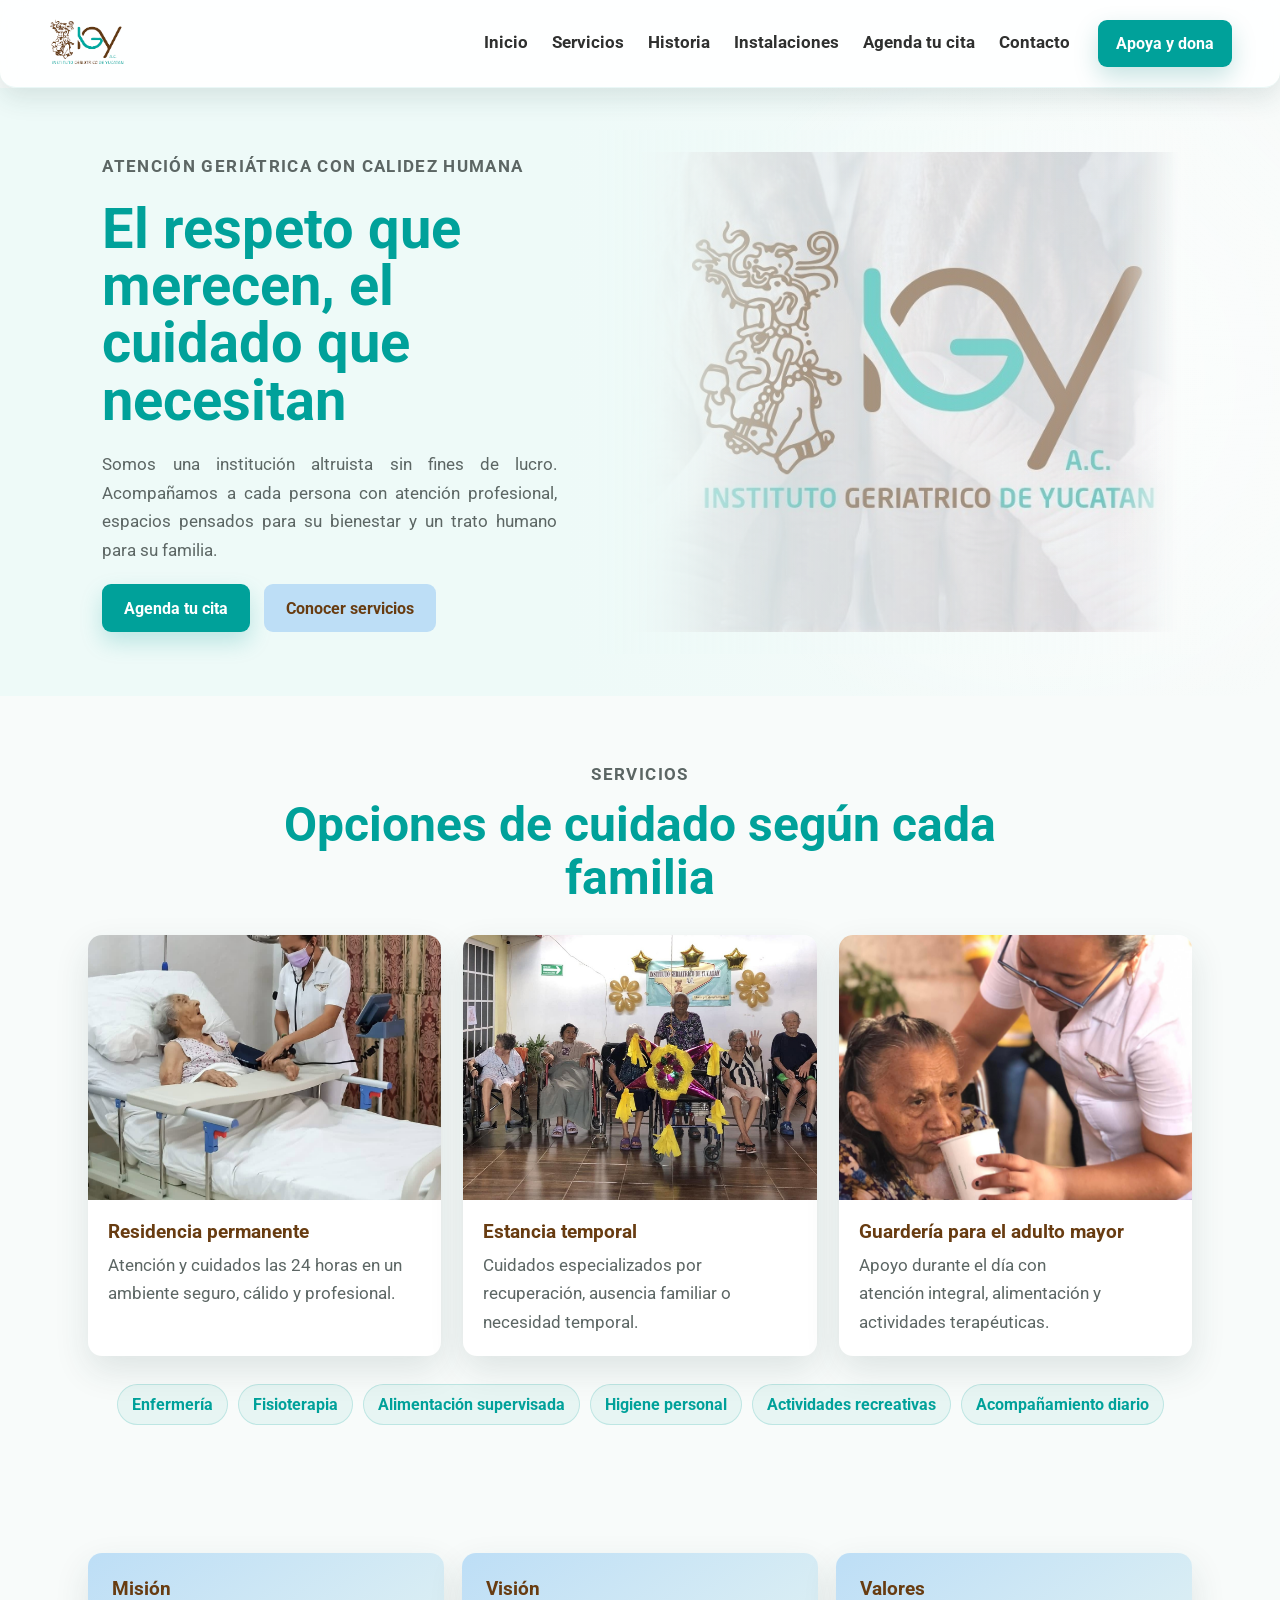
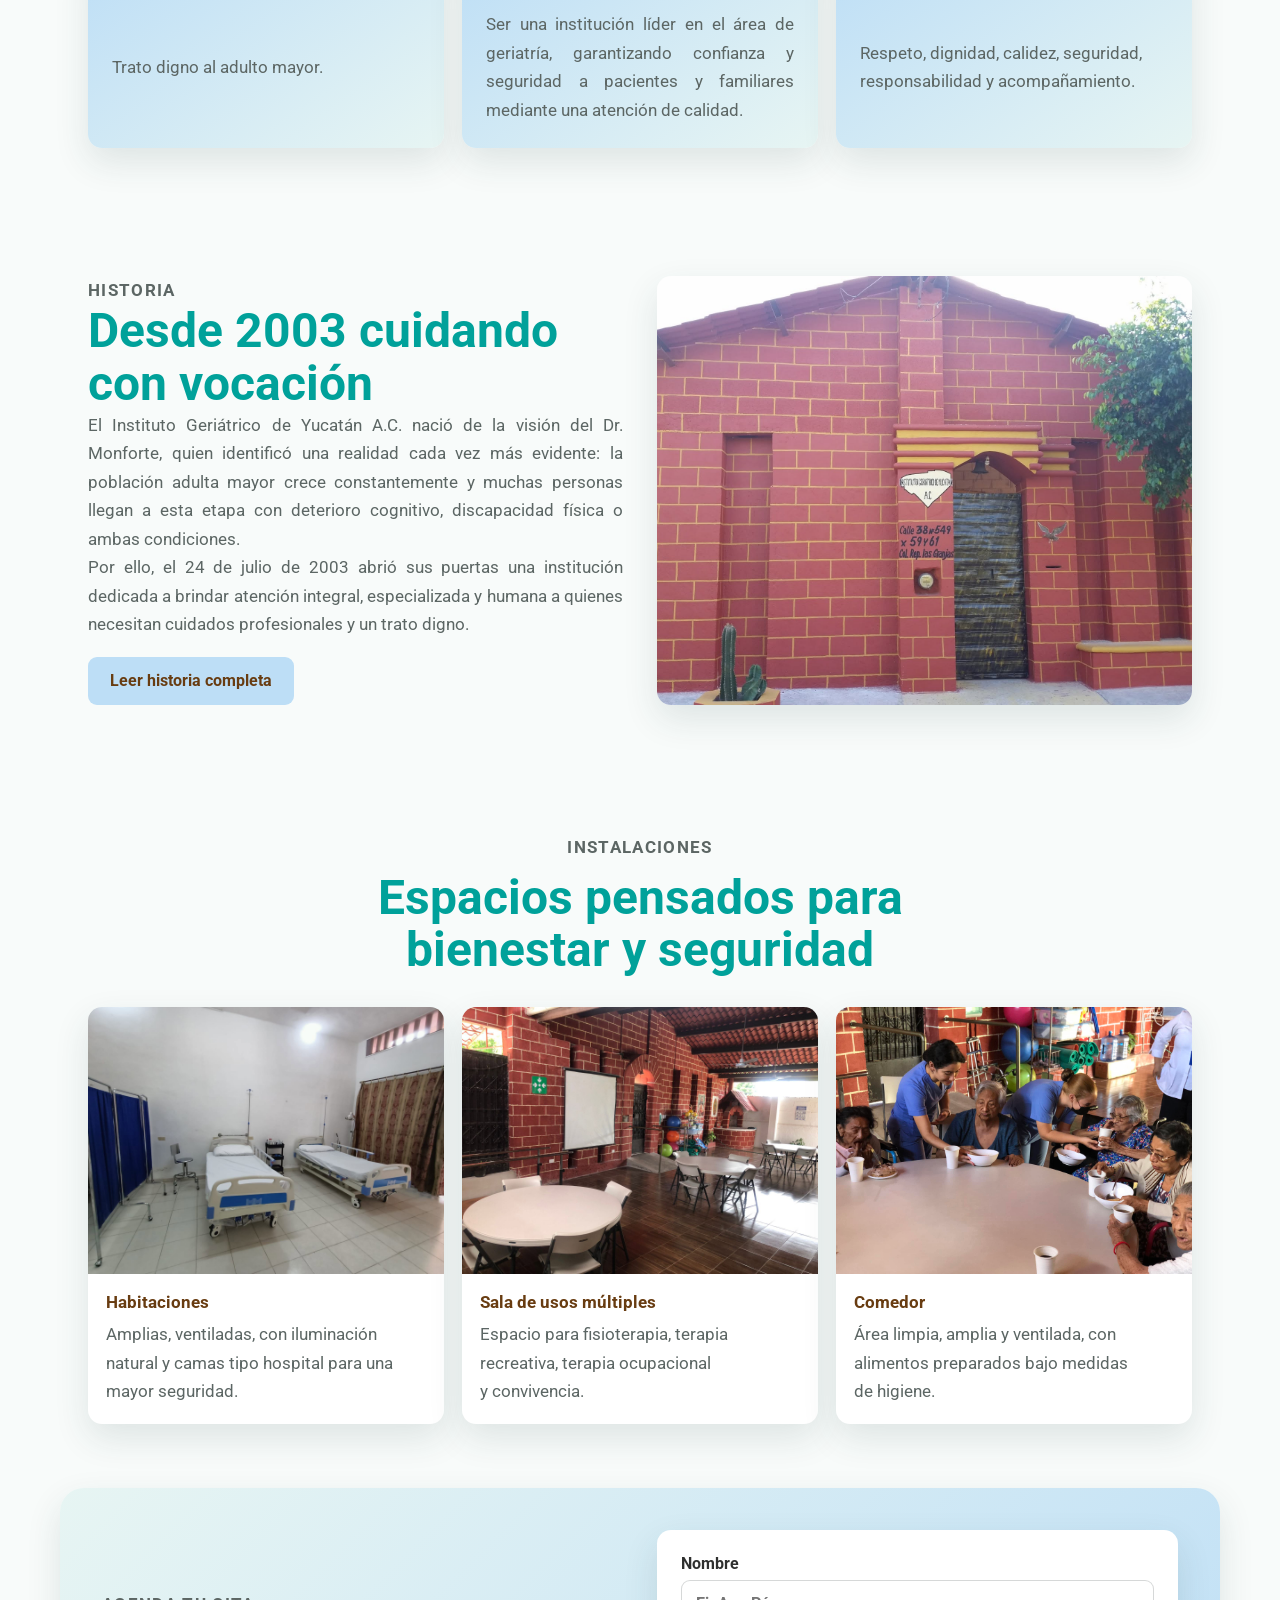
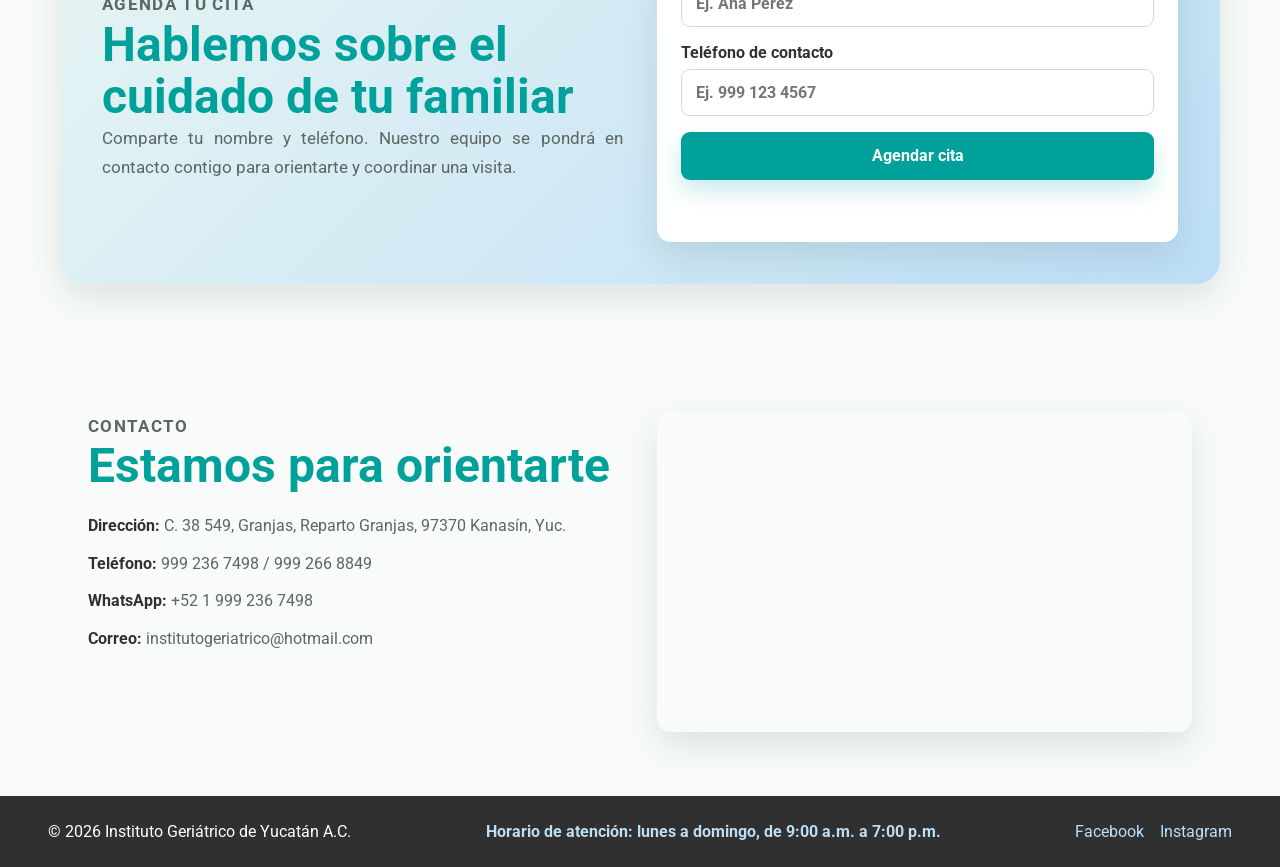
==== commit 324d82a4: "Add files via upload" ====
--- a/index.html
+++ b/index.html
@@ -15,17 +15,26 @@
             <img src="img/Logos/LogPage.png" alt="Logo Instituto Geriátrico de Yucatán" class="brand-logo">
         </a>
 
-        <nav class="main-nav" aria-label="Navegación principal">
-            <a href="#inicio">Inicio</a>
-            <a href="#servicios">Servicios</a>
-            <a href="#historia">Historia</a>
-            <a href="#instalaciones">Instalaciones</a>
-            <a href="#agenda">Agenda tu cita</a>
-            <a href="#contacto">Contacto</a>
-        </nav>
-        <a class="donation-button"
-            href="https://regalove.fundacionbepensa.org/asociaci%C3%B3n/instituto-geriatrico-de-yucatan/"
-            target="_blank" rel="noreferrer">Apoya y dona</a>
+        <button class="menu-toggle" type="button" aria-controls="site-menu" aria-expanded="false"
+            aria-label="Abrir menú">
+            <span></span>
+            <span></span>
+            <span></span>
+        </button>
+
+        <div class="header-menu" id="site-menu">
+            <nav class="main-nav" aria-label="Navegación principal">
+                <a href="#inicio">Inicio</a>
+                <a href="#servicios">Servicios</a>
+                <a href="#historia">Historia</a>
+                <a href="#instalaciones">Instalaciones</a>
+                <a href="#agenda">Agenda tu cita</a>
+                <a href="#contacto">Contacto</a>
+            </nav>
+            <a class="donation-button"
+                href="https://regalove.fundacionbepensa.org/asociaci%C3%B3n/instituto-geriatrico-de-yucatan/"
+                target="_blank" rel="noreferrer">Apoya y dona</a>
+        </div>
     </header>
 
     <main>
--- a/css/styles.css
+++ b/css/styles.css
@@ -72,6 +72,14 @@
   z-index: 20;
 }
 
+.header-menu {
+  align-items: center;
+  display: flex;
+  flex: 1;
+  gap: 28px;
+  justify-content: flex-end;
+}
+
 .brand {
   align-items: center;
   display: inline-flex;
@@ -87,7 +95,6 @@
 .main-nav {
   align-items: center;
   display: flex;
-  flex: 1;
   gap: 24px;
   justify-content: flex-end;
 }
@@ -116,6 +123,42 @@
   padding: 14px 18px;
   text-align: center;
   text-decoration: none;
+}
+
+.menu-toggle {
+  align-items: center;
+  background: var(--bg-white);
+  border: 1px solid rgba(0, 161, 154, 0.18);
+  border-radius: 10px;
+  box-shadow: 0 8px 18px rgba(31, 67, 65, 0.1);
+  cursor: pointer;
+  display: none;
+  flex-direction: column;
+  gap: 5px;
+  height: 44px;
+  justify-content: center;
+  width: 44px;
+}
+
+.menu-toggle span {
+  background: var(--primary-teal);
+  border-radius: 999px;
+  display: block;
+  height: 3px;
+  transition: transform 0.2s ease, opacity 0.2s ease;
+  width: 22px;
+}
+
+.site-header.menu-open .menu-toggle span:nth-child(1) {
+  transform: translateY(8px) rotate(45deg);
+}
+
+.site-header.menu-open .menu-toggle span:nth-child(2) {
+  opacity: 0;
+}
+
+.site-header.menu-open .menu-toggle span:nth-child(3) {
+  transform: translateY(-8px) rotate(-45deg);
 }
 
 /* ==========================================================================
@@ -206,6 +249,15 @@
   color: var(--text-muted);
   font-size: 1.05rem;
   line-height: 1.7;
+  text-wrap: pretty;
+}
+
+.hero-copy > p:not(.eyebrow),
+.story-section > div > p,
+.agenda-preview > div > p,
+.identity-band article:nth-child(2) p {
+  text-align: justify;
+  hyphens: auto;
 }
 
 .hero-actions {
@@ -707,21 +759,85 @@
    ========================================================================== */
 @media (max-width: 860px) {
   .site-header {
-    align-items: flex-start;
+    align-items: center;
+    display: grid;
+    grid-template-columns: 44px 1fr 44px;
+    padding: 10px 18px;
+    position: sticky;
+  }
+
+  .brand {
+    grid-column: 2;
+    justify-self: center;
+  }
+
+  .brand-logo {
+    height: 56px;
+  }
+
+  .menu-toggle {
+    display: inline-flex;
+    grid-column: 3;
+    justify-self: end;
+  }
+
+  .header-menu {
+    align-items: center;
+    background: rgba(255, 255, 255, 0.96);
+    border: 1px solid rgba(0, 161, 154, 0.12);
+    border-radius: 16px;
+    box-shadow: var(--shadow-soft);
+    display: none;
+    gap: 16px;
+    grid-column: 1 / -1;
+    margin-top: 8px;
+    justify-content: center;
+    justify-items: center;
+    padding: 16px 14px;
+    text-align: center;
+    width: 100%;
+  }
+
+  .site-header.menu-open .header-menu {
+    display: flex;
     flex-direction: column;
-    gap: 12px;
-    padding: 14px 24px;
-    position: static;
   }
 
   .main-nav {
-    flex-wrap: wrap;
-    gap: 18px;
-    justify-content: flex-start;
+    align-items: center;
+    display: flex;
+    flex-direction: column;
+    gap: 8px;
+    justify-content: center;
+    width: min(100%, 230px);
+  }
+
+  .main-nav a {
+    align-items: center;
+    border-bottom: 0;
+    border-radius: 10px;
+    display: flex;
+    justify-content: center;
+    padding: 12px;
+    text-align: center;
+    width: 100%;
+  }
+
+  .main-nav a:hover {
+    background: var(--soft-green);
+    border-bottom: 0;
+  }
+
+  .main-nav a + a {
+    border-top: 1px solid rgba(0, 128, 122, 0.24);
   }
 
   .donation-button {
+    display: inline-flex;
+    justify-content: center;
     min-width: auto;
+    width: min(100%, 150px);
+    text-align: center;
   }
 
   .hero-section,
@@ -749,10 +865,29 @@
 
   .hero-media {
     min-height: 260px;
+    order: -1;
   }
 
   .hero-media img {
     min-height: 260px;
+    opacity: 0.62;
+  }
+
+  .hero-copy h1,
+  .agenda-copy h1 {
+    font-size: clamp(2rem, 11vw, 3rem);
+  }
+
+  .hero-actions {
+    display: grid;
+    grid-template-columns: 1fr;
+  }
+
+  .hero-copy > p:not(.eyebrow),
+  .story-section > div > p,
+  .agenda-preview > div > p,
+  .identity-band article:nth-child(2) p {
+    text-align: left;
   }
 
   .section-block {
@@ -765,6 +900,7 @@
   }
 
   .story-modal-panel {
+    border-radius: 18px;
     grid-template-columns: 1fr;
     max-height: 90vh;
   }
@@ -775,6 +911,13 @@
 
   .story-modal-content {
     max-height: calc(90vh - 230px);
+    padding: 22px;
+  }
+
+  .story-back {
+    position: sticky;
+    top: 0;
+    z-index: 2;
   }
 
   .site-footer {
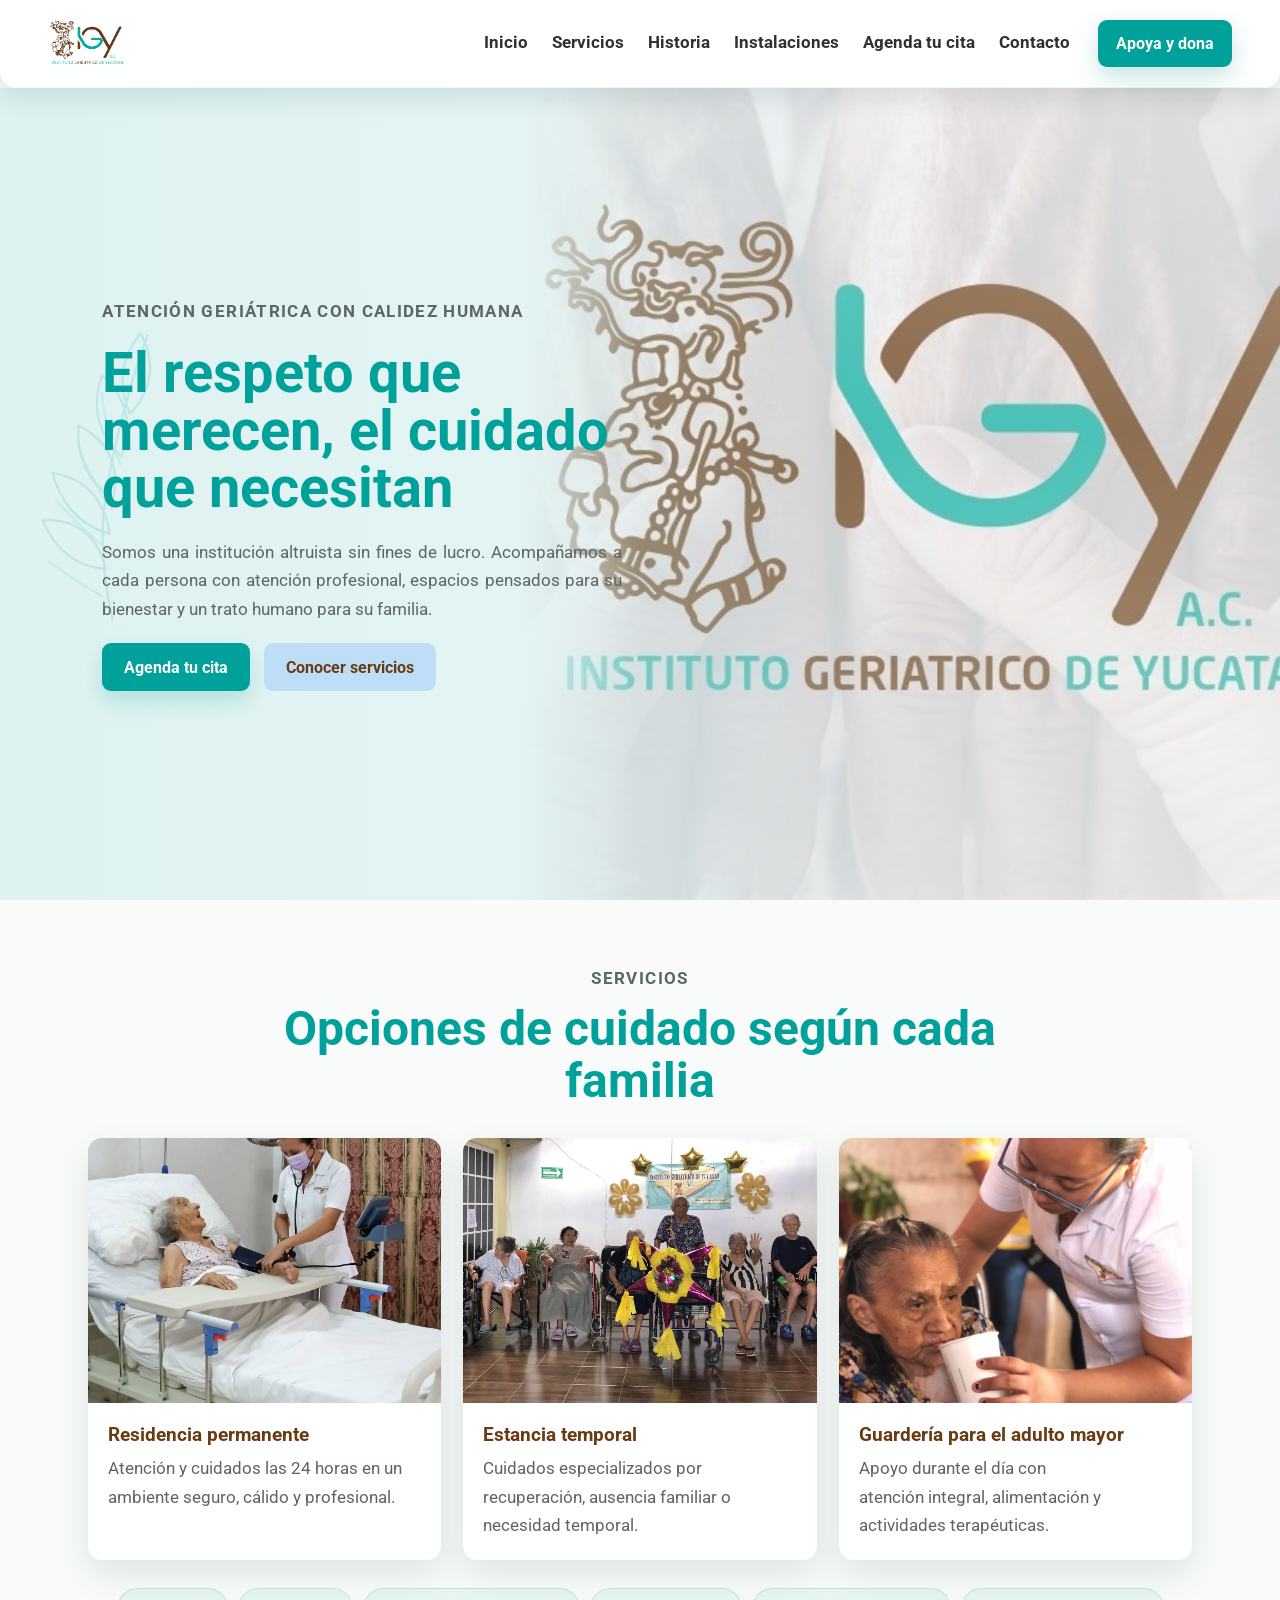
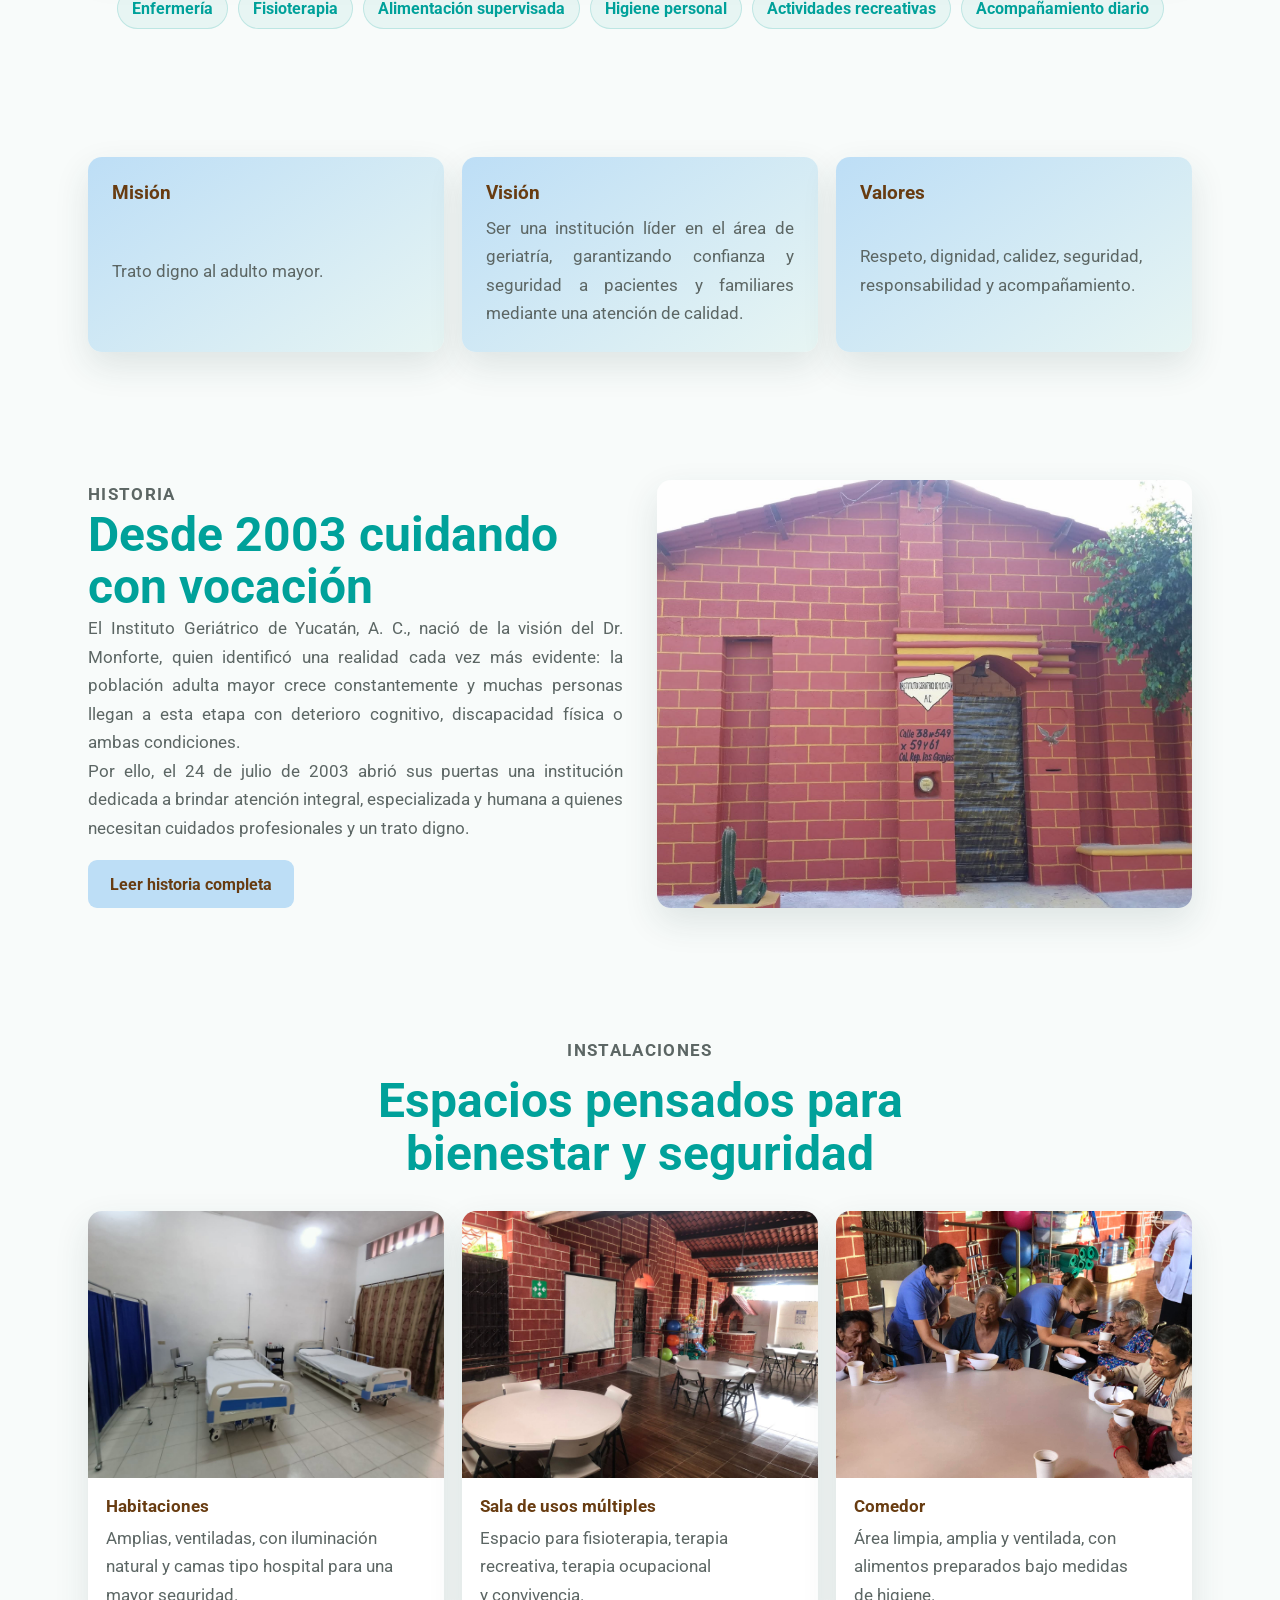
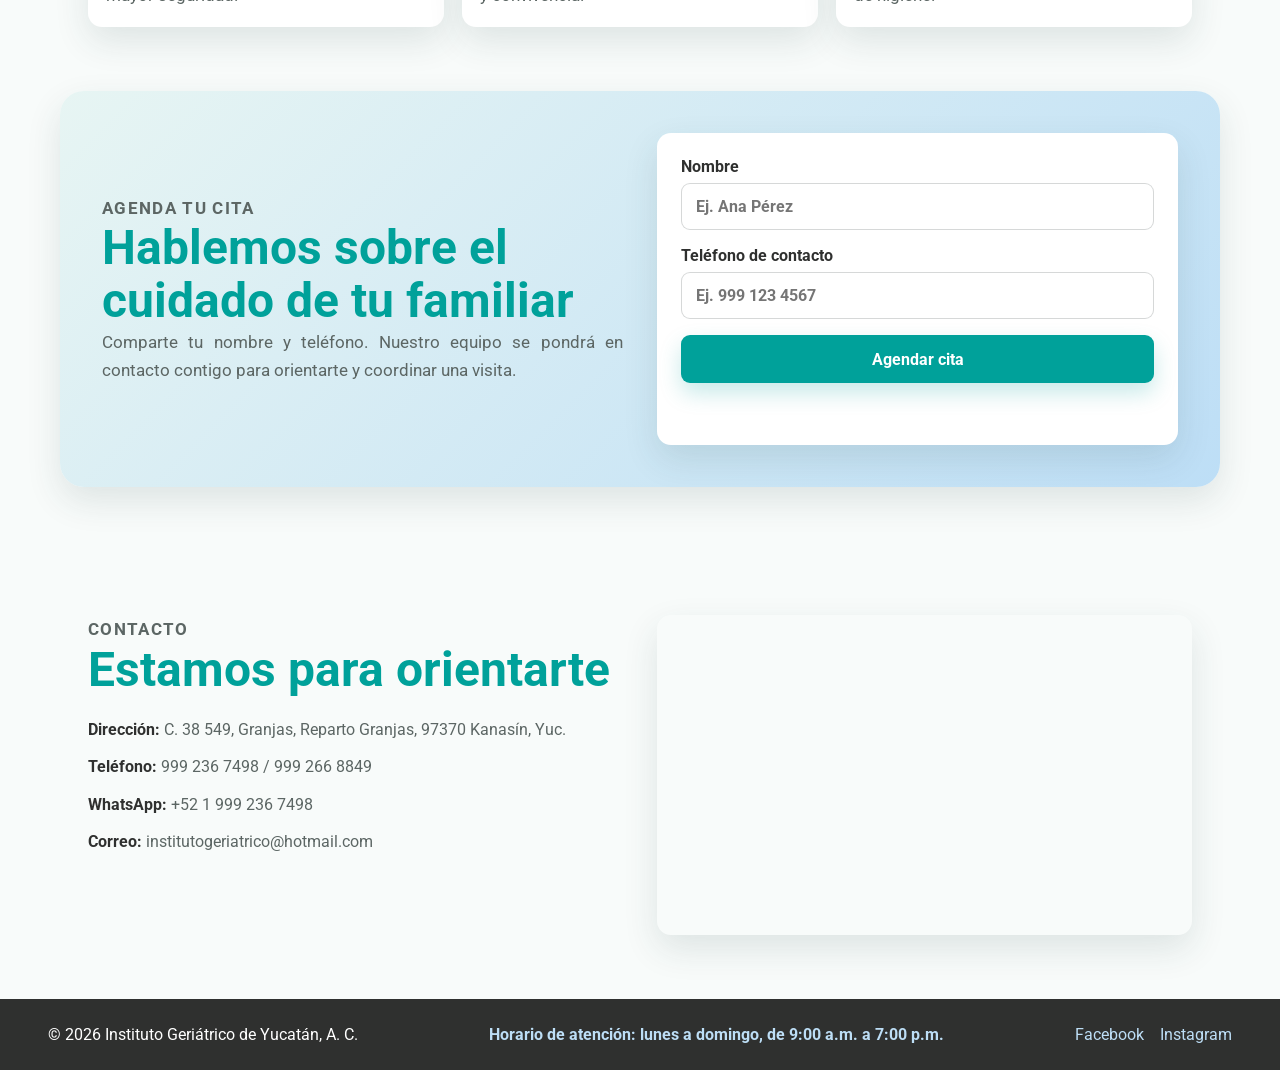
==== commit e97317ac: "Add files via upload" ====
--- a/index.html
+++ b/index.html
@@ -121,7 +121,7 @@
                 <p class="eyebrow">Historia</p>
                 <h2>Desde 2003 cuidando con vocación</h2>
                 <p>
-                    El Instituto Geriátrico de Yucatán A.C. nació de la visión del Dr. Monforte, quien identificó una
+                    El Instituto Geriátrico de Yucatán, A. C., nació de la visión del Dr. Monforte, quien identificó una
                     realidad cada vez más evidente: la población adulta mayor crece constantemente y muchas personas
                     llegan a esta etapa con deterioro cognitivo, discapacidad física o ambas condiciones.
                 </p>
@@ -146,10 +146,10 @@
                 <div class="story-modal-content">
                     <button class="story-back" type="button" data-close-story>&larr; Regresar</button>
                     <p class="eyebrow">Historia completa</p>
-                    <h2 id="story-modal-title">El origen del Instituto Geriátrico de Yucatán A.C.</h2>
+                    <h2 id="story-modal-title">El origen del Instituto Geriátrico de Yucatán, A. C.</h2>
                     <div class="story-modal-text">
                         <p>
-                            El Instituto Geriátrico de Yucatán A.C. nació de la visión del Dr. Monforte, quien, al
+                            El Instituto Geriátrico de Yucatán, A. C., nació de la visión del Dr. Monforte, quien, al
                             analizar los cambios demográficos de nuestra sociedad, identificó una realidad que hoy es
                             cada vez más evidente: la población de personas adultas mayores crece de manera constante y,
                             con ello, aumenta también el número de quienes llegan a esta etapa de la vida con algún
@@ -161,7 +161,7 @@
                             y, sobre todo, humana a quienes se encuentran en situación de vulnerabilidad.
                         </p>
                         <p>
-                            Fue así como el 24 de julio de 2003, el Instituto Geriátrico de Yucatán A.C. abrió sus
+                            Fue así como el 24 de julio de 2003, el Instituto Geriátrico de Yucatán, A. C., abrió sus
                             puertas por primera vez, con el propósito de ofrecer un hogar donde las personas adultas
                             mayores reciban cuidados profesionales, atención médica, rehabilitación, acompañamiento y un
                             trato digno, respetuoso y lleno de calidez.
@@ -174,7 +174,7 @@
                             comunidad.
                         </p>
                         <p>
-                            Hoy, después de más de dos décadas de servicio, el Instituto Geriátrico de Yucatán A.C.
+                            Hoy, después de más de dos décadas de servicio, el Instituto Geriátrico de Yucatán, A. C.,
                             continúa siendo un referente en la atención geriátrica especializada en Yucatán, manteniendo
                             vivo el legado de su fundador y renovando cada día su compromiso con las personas adultas
                             mayores y sus familias.
@@ -227,6 +227,10 @@
                     contigo para orientarte y coordinar una visita.</p>
             </div>
             <form class="appointment-form" data-form-location="inicio">
+                <label class="honeypot-field">
+                    Empresa
+                    <input type="text" name="empresa" tabindex="-1" autocomplete="off">
+                </label>
                 <label>
                     Nombre
                     <input type="text" name="nombre" placeholder="Ej. Ana Pérez" required>
@@ -261,7 +265,7 @@
 
     <!-- FOOTER: cierre institucional -->
     <footer class="site-footer">
-        <p>&copy; 2026 Instituto Geriátrico de Yucatán A.C.</p>
+        <p>&copy; 2026 Instituto Geriátrico de Yucatán, A. C.</p>
         <p class="footer-schedule">Horario de atención: lunes a domingo, de 9:00 a.m. a 7:00 p.m.</p>
         <div class="footer-links">
             <a href="https://www.facebook.com/profile.php?id=100068238551197" target="_blank"
--- a/css/styles.css
+++ b/css/styles.css
@@ -53,7 +53,7 @@
 
 /* ==========================================================================
    HEADER
-   Navegación simple: Inicio y Agenda tu cita.
+   Navegación principal, botón de donativo y menú móvil.
    ========================================================================== */
 .site-header {
   align-items: center;
@@ -212,23 +212,51 @@
 
 /* ==========================================================================
    HERO
-   Primera impresión de la página: mensaje corto + imagen grande.
+   Primera impresión: mensaje institucional + imagen difuminada.
    ========================================================================== */
 .hero-section {
   align-items: center;
-  background:
-    radial-gradient(circle at 82% 48%, rgba(255, 255, 255, 0.75), transparent 34%),
-    linear-gradient(90deg, #eefaf8 0%, #eefaf8 44%, #f8fbfa 100%);
-  display: grid;
-  gap: clamp(24px, 5vw, 68px);
-  grid-template-columns: minmax(0, 0.9fr) minmax(320px, 1.1fr);
-  min-height: 600px;
+  background: #eefaf8;
+  display: grid;
+  grid-template-columns: minmax(0, 560px);
+  isolation: isolate;
+  min-height: calc(100vh - 88px);
   padding: 64px max(34px, 8vw);
   overflow: hidden;
   position: relative;
 }
 
+.hero-section::before {
+  background:
+    linear-gradient(90deg, rgba(179, 221, 222, 0.28) 0%, rgba(179, 221, 222, 0.18) 42%, rgba(255, 245, 232, 0.16) 72%, rgba(255, 245, 232, 0.22) 100%),
+    linear-gradient(90deg, rgba(238, 250, 248, 0.98) 0%, rgba(238, 250, 248, 0.94) 38%, rgba(238, 250, 248, 0.18) 50%, rgba(255, 255, 255, 0) 66%),
+    linear-gradient(180deg, rgba(255, 255, 255, 0.24) 0%, rgba(255, 255, 255, 0) 42%, rgba(238, 250, 248, 0.28) 100%);
+  content: "";
+  inset: 0;
+  pointer-events: none;
+  position: absolute;
+  z-index: -1;
+}
+
+.hero-section::after {
+  animation: heroLeavesIn 1.1s ease 0.45s both;
+  background-image: url("../img/decor/hojas-hero.svg");
+  background-repeat: no-repeat;
+  background-size: contain;
+  content: "";
+  height: clamp(180px, 24vw, 310px);
+  left: clamp(12px, 2.5vw, 36px);
+  opacity: 0.22;
+  pointer-events: none;
+  position: absolute;
+  top: 48%;
+  transform: translateY(-50%);
+  width: clamp(76px, 10vw, 132px);
+  z-index: 0;
+}
+
 .hero-copy {
+  animation: heroCopyIn 0.9s ease both;
   display: grid;
   gap: 20px;
   max-width: 520px;
@@ -252,32 +280,38 @@
   text-wrap: pretty;
 }
 
-.hero-copy > p:not(.eyebrow),
-.story-section > div > p,
-.agenda-preview > div > p,
+.hero-copy>p:not(.eyebrow),
+.story-section>div>p,
+.agenda-preview>div>p,
 .identity-band article:nth-child(2) p {
   text-align: justify;
   hyphens: auto;
 }
 
 .hero-actions {
+  animation: heroActionsIn 0.9s ease 0.28s both;
   display: flex;
   flex-wrap: wrap;
   gap: 14px;
 }
 
 .hero-media {
-  align-self: stretch;
-  min-height: 420px;
-  position: relative;
+  animation: heroMediaIn 1.05s ease 0.12s both;
+  bottom: 0;
+  left: auto;
+  position: absolute;
+  right: 0;
+  top: 0;
+  width: min(60vw, 820px);
+  z-index: -2;
 }
 
 .hero-media::before {
   background:
-    linear-gradient(90deg, rgba(238, 250, 248, 0.98), rgba(238, 250, 248, 0.28) 34%, rgba(255, 255, 255, 0.08)),
-    radial-gradient(circle at 78% 45%, rgba(255, 255, 255, 0.16), transparent 42%);
+    linear-gradient(90deg, #eefaf8 0%, rgba(238, 250, 248, 0.2) 5%, rgba(255, 255, 255, 0) 16%, rgba(255, 255, 255, 0.02) 100%),
+    radial-gradient(circle at 54% 48%, rgba(255, 255, 255, 0.04), transparent 44%);
   content: "";
-  inset: -22px;
+  inset: 0;
   pointer-events: none;
   position: absolute;
   z-index: 1;
@@ -285,13 +319,62 @@
 
 .hero-media img {
   height: 100%;
-  min-height: 420px;
+  min-height: 100%;
   object-fit: cover;
   object-position: center;
-  opacity: 0.72;
+  opacity: 0.9;
+  filter: saturate(1) contrast(1.02) brightness(1.01);
   width: 100%;
-  -webkit-mask-image: linear-gradient(90deg, transparent 0%, #000 16%, #000 88%, transparent 100%);
-  mask-image: linear-gradient(90deg, transparent 0%, #000 16%, #000 88%, transparent 100%);
+  -webkit-mask-image: none;
+  mask-image: none;
+}
+
+@keyframes heroCopyIn {
+  from {
+    opacity: 0;
+    transform: translateY(28px);
+  }
+
+  to {
+    opacity: 1;
+    transform: translateY(0);
+  }
+}
+
+@keyframes heroActionsIn {
+  from {
+    opacity: 0;
+    transform: translateY(18px);
+  }
+
+  to {
+    opacity: 1;
+    transform: translateY(0);
+  }
+}
+
+@keyframes heroMediaIn {
+  from {
+    opacity: 0;
+    transform: translateX(36px) scale(1.02);
+  }
+
+  to {
+    opacity: 1;
+    transform: translateX(0) scale(1);
+  }
+}
+
+@keyframes heroLeavesIn {
+  from {
+    opacity: 0;
+    transform: translate(-18px, -50%);
+  }
+
+  to {
+    opacity: 0.22;
+    transform: translate(0, -50%);
+  }
 }
 
 /* ==========================================================================
@@ -605,7 +688,7 @@
 
 /* ==========================================================================
    AGENDA SIMPLE
-   Formulario corto para prospectos. El backend recibe nombre y teléfono.
+   Formulario corto para prospectos. El backend recibe nombre, teléfono y honeypot.
    ========================================================================== */
 .agenda-preview {
   background: linear-gradient(135deg, var(--soft-green), var(--secondary-light-blue));
@@ -630,6 +713,13 @@
   display: grid;
   font-weight: 700;
   gap: 7px;
+}
+
+.honeypot-field {
+  left: -9999px;
+  opacity: 0;
+  pointer-events: none;
+  position: absolute;
 }
 
 .appointment-form input {
@@ -828,7 +918,7 @@
     border-bottom: 0;
   }
 
-  .main-nav a + a {
+  .main-nav a+a {
     border-top: 1px solid rgba(0, 128, 122, 0.24);
   }
 
@@ -856,21 +946,43 @@
 
   .hero-section {
     background:
-      linear-gradient(180deg, #eefaf8 0%, #f8fbfa 100%);
-    gap: 20px;
+      linear-gradient(180deg, rgba(238, 250, 248, 0.96) 0%, rgba(248, 251, 250, 0.88) 100%);
     grid-template-columns: 1fr;
-    min-height: 520px;
+    min-height: calc(100svh - 78px);
     padding: 44px 22px;
   }
 
+  .hero-section::before {
+    background:
+      linear-gradient(180deg, rgba(238, 250, 248, 0.94) 0%, rgba(238, 250, 248, 0.78) 48%, rgba(255, 255, 255, 0.42) 100%);
+  }
+
+  .hero-section::after {
+    display: none;
+  }
+
   .hero-media {
-    min-height: 260px;
+    animation-name: heroMobileMediaIn;
+    bottom: auto;
+    left: auto;
+    min-height: 240px;
     order: -1;
+    position: relative;
+    right: auto;
+    top: auto;
+    width: 100%;
+    z-index: 0;
+  }
+
+  .hero-media::before {
+    background:
+      linear-gradient(180deg, rgba(238, 250, 248, 0.28) 0%, rgba(255, 255, 255, 0.04) 46%, rgba(238, 250, 248, 0.3) 100%);
   }
 
   .hero-media img {
-    min-height: 260px;
-    opacity: 0.62;
+    min-height: 240px;
+    object-position: center;
+    opacity: 0.72;
   }
 
   .hero-copy h1,
@@ -883,9 +995,9 @@
     grid-template-columns: 1fr;
   }
 
-  .hero-copy > p:not(.eyebrow),
-  .story-section > div > p,
-  .agenda-preview > div > p,
+  .hero-copy>p:not(.eyebrow),
+  .story-section>div>p,
+  .agenda-preview>div>p,
   .identity-band article:nth-child(2) p {
     text-align: left;
   }
@@ -947,3 +1059,15 @@
     transform: none;
   }
 }
+
+@keyframes heroMobileMediaIn {
+  from {
+    opacity: 0;
+    transform: translateY(-18px) scale(0.98);
+  }
+
+  to {
+    opacity: 1;
+    transform: translateY(0) scale(1);
+  }
+}
